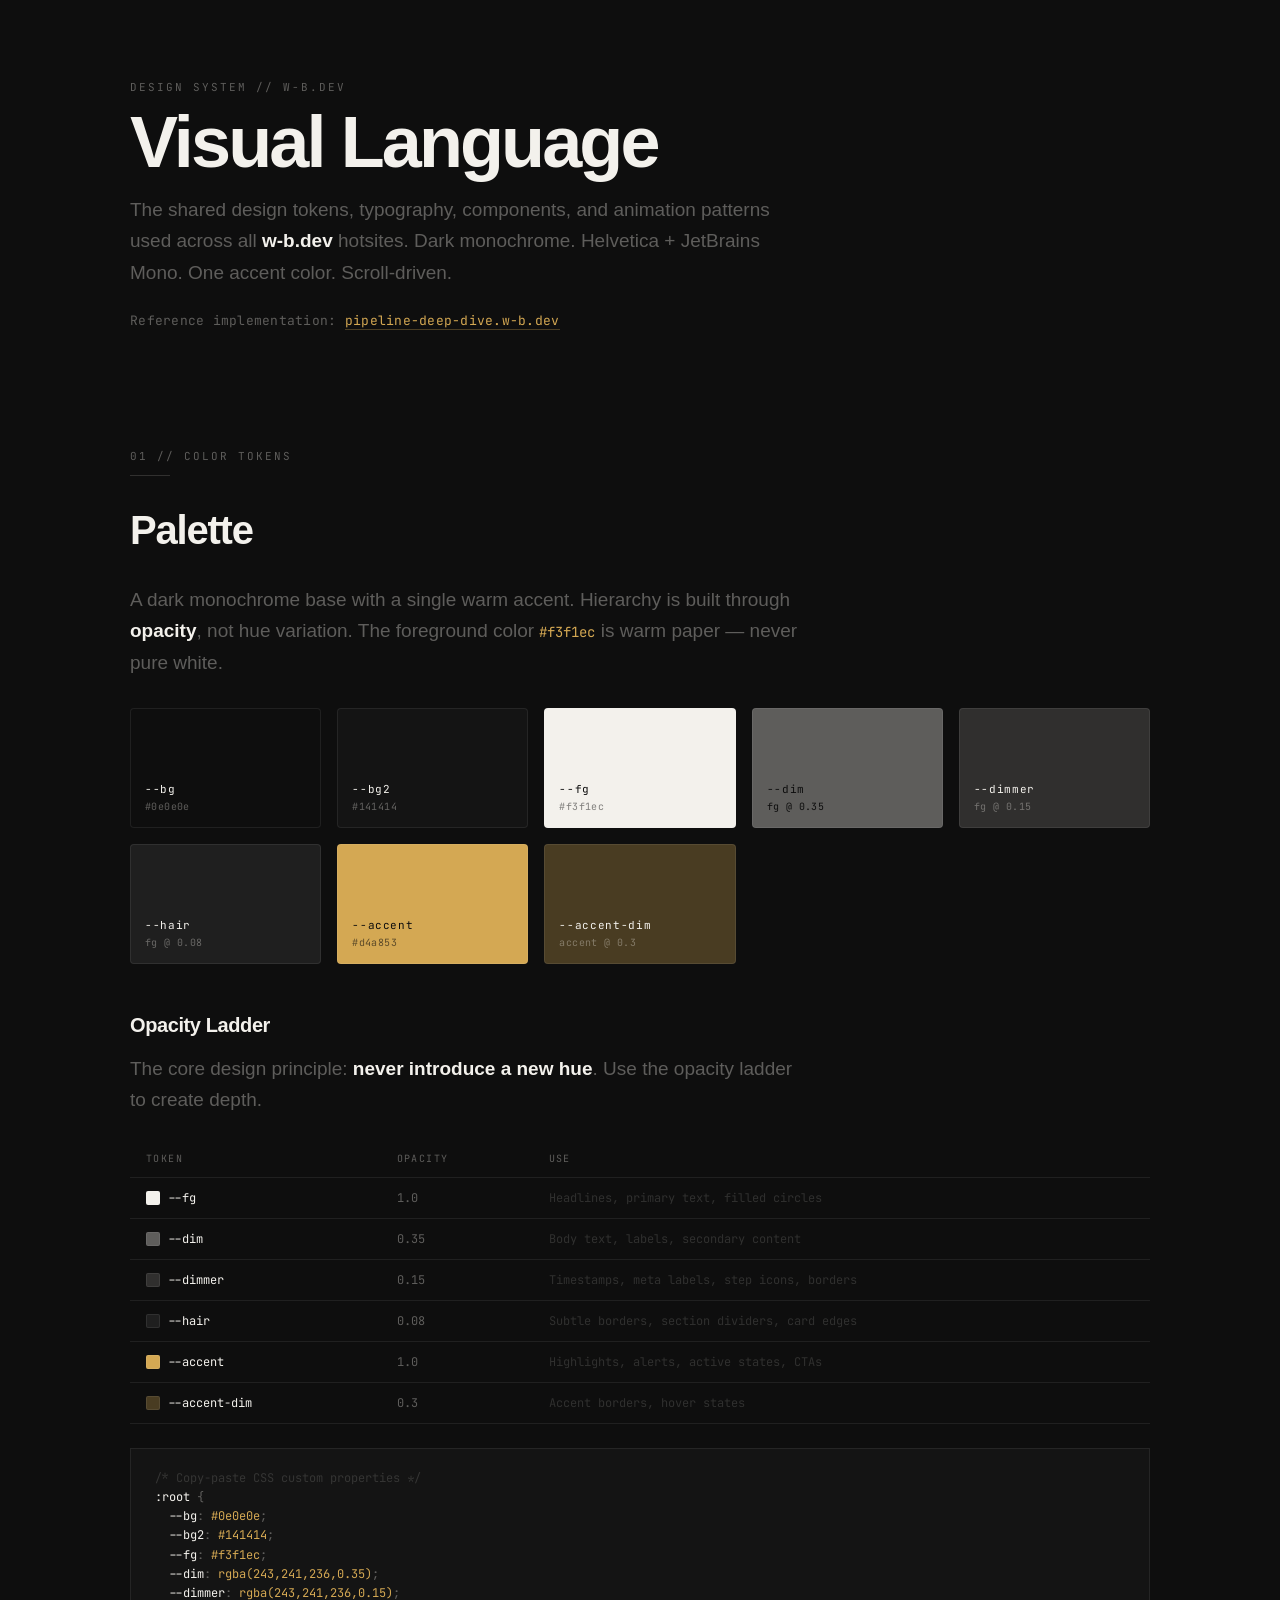
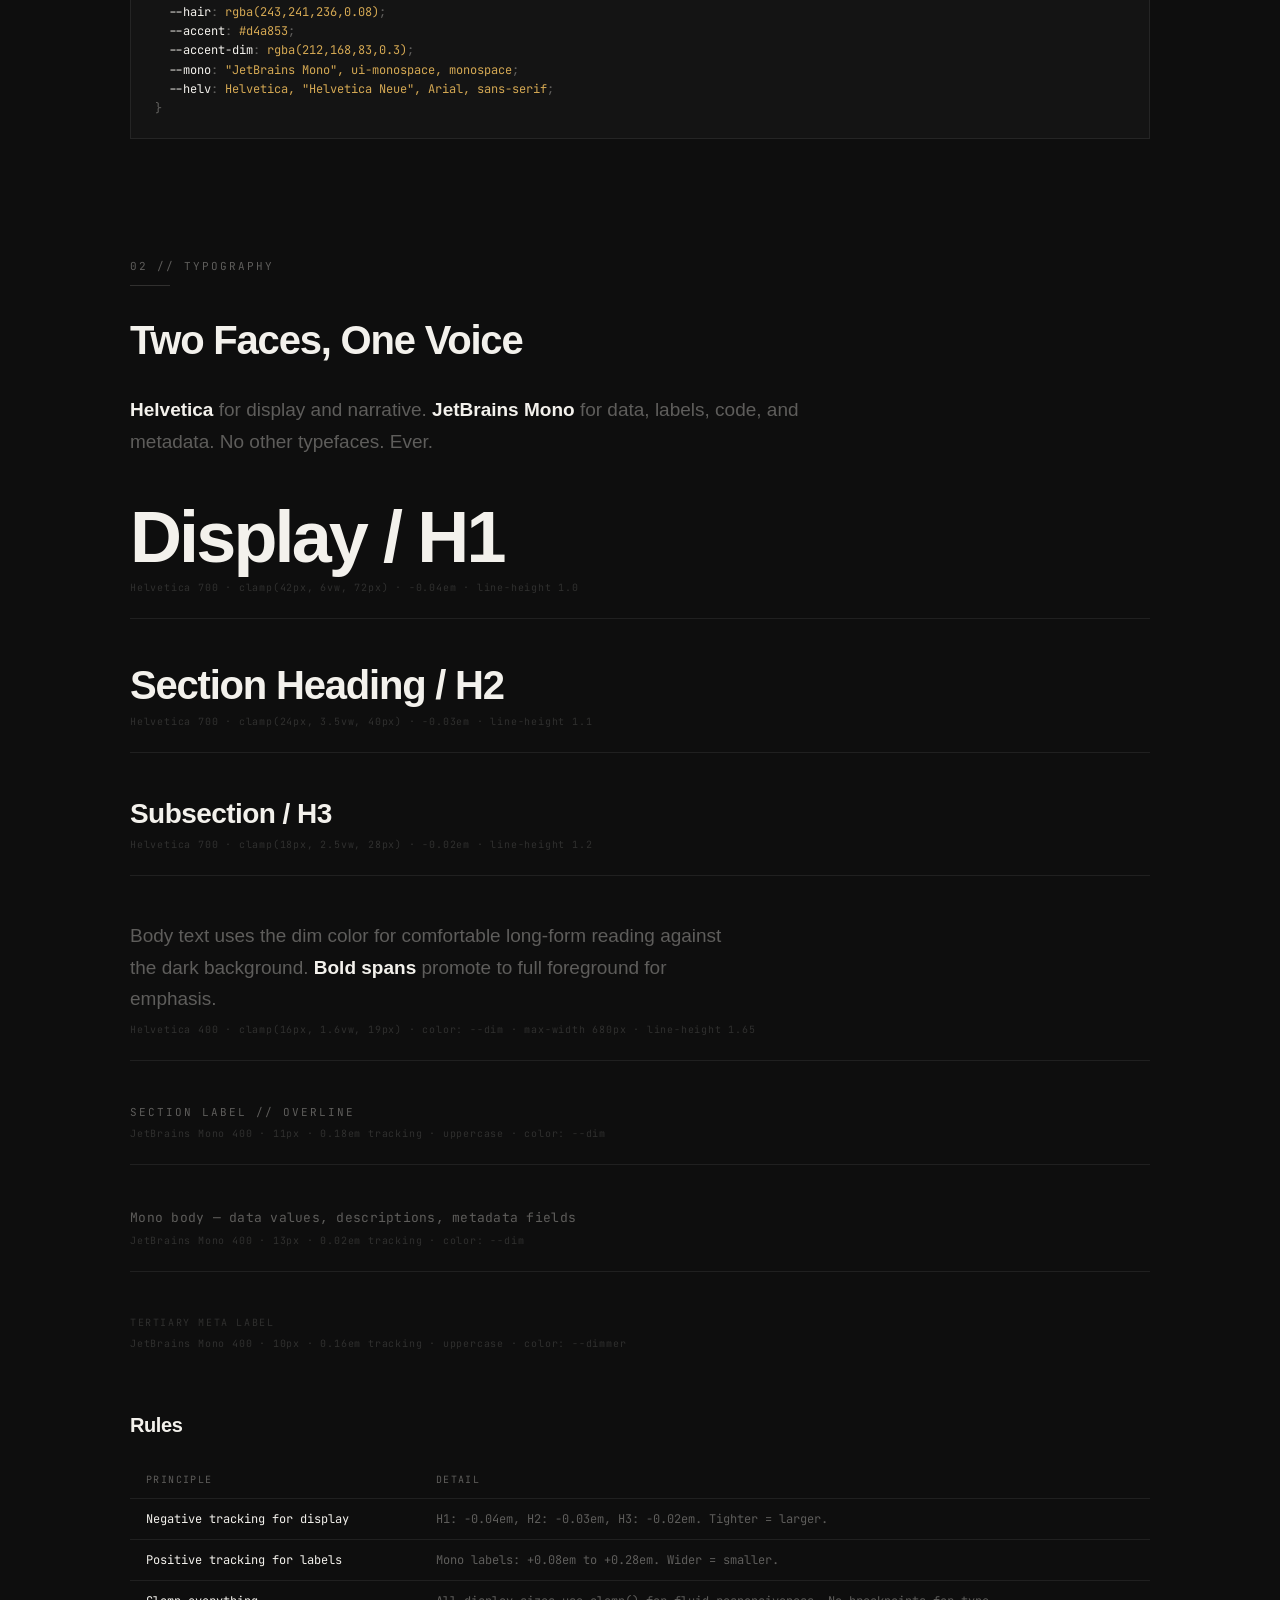
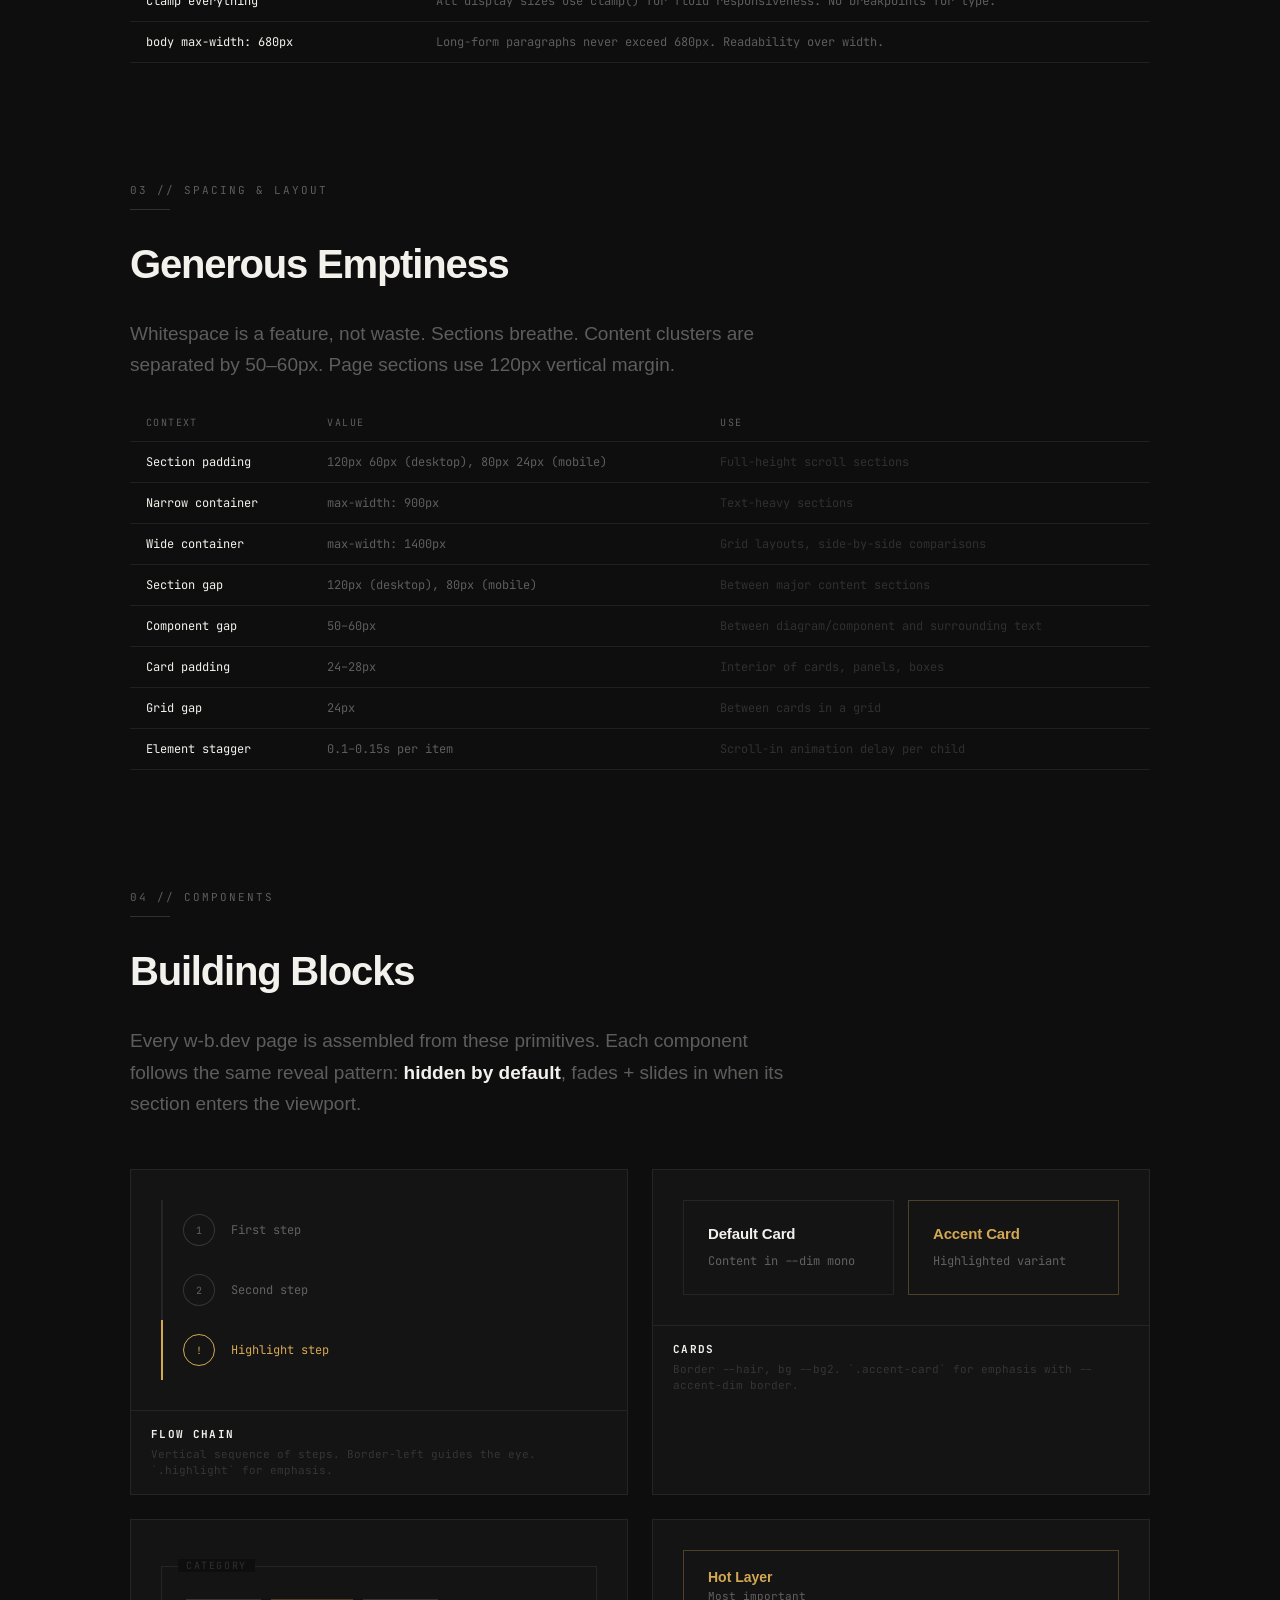
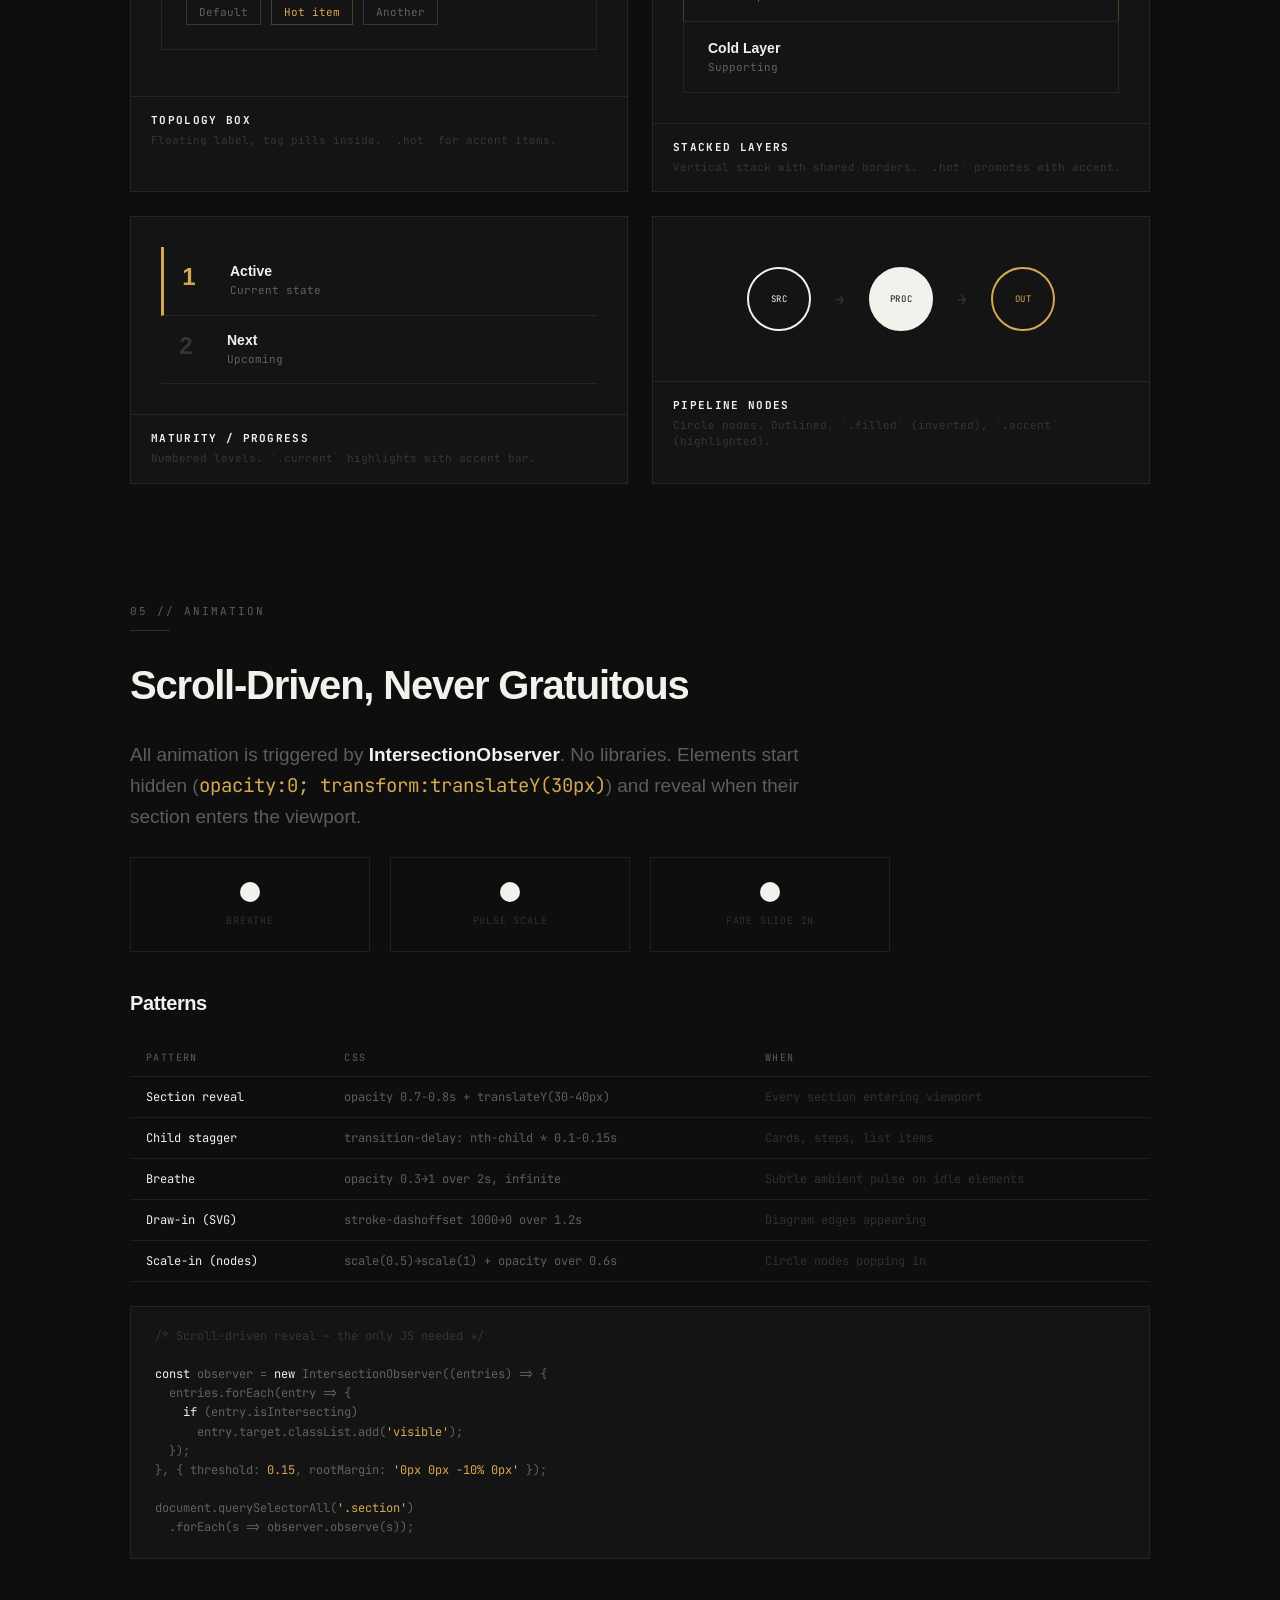
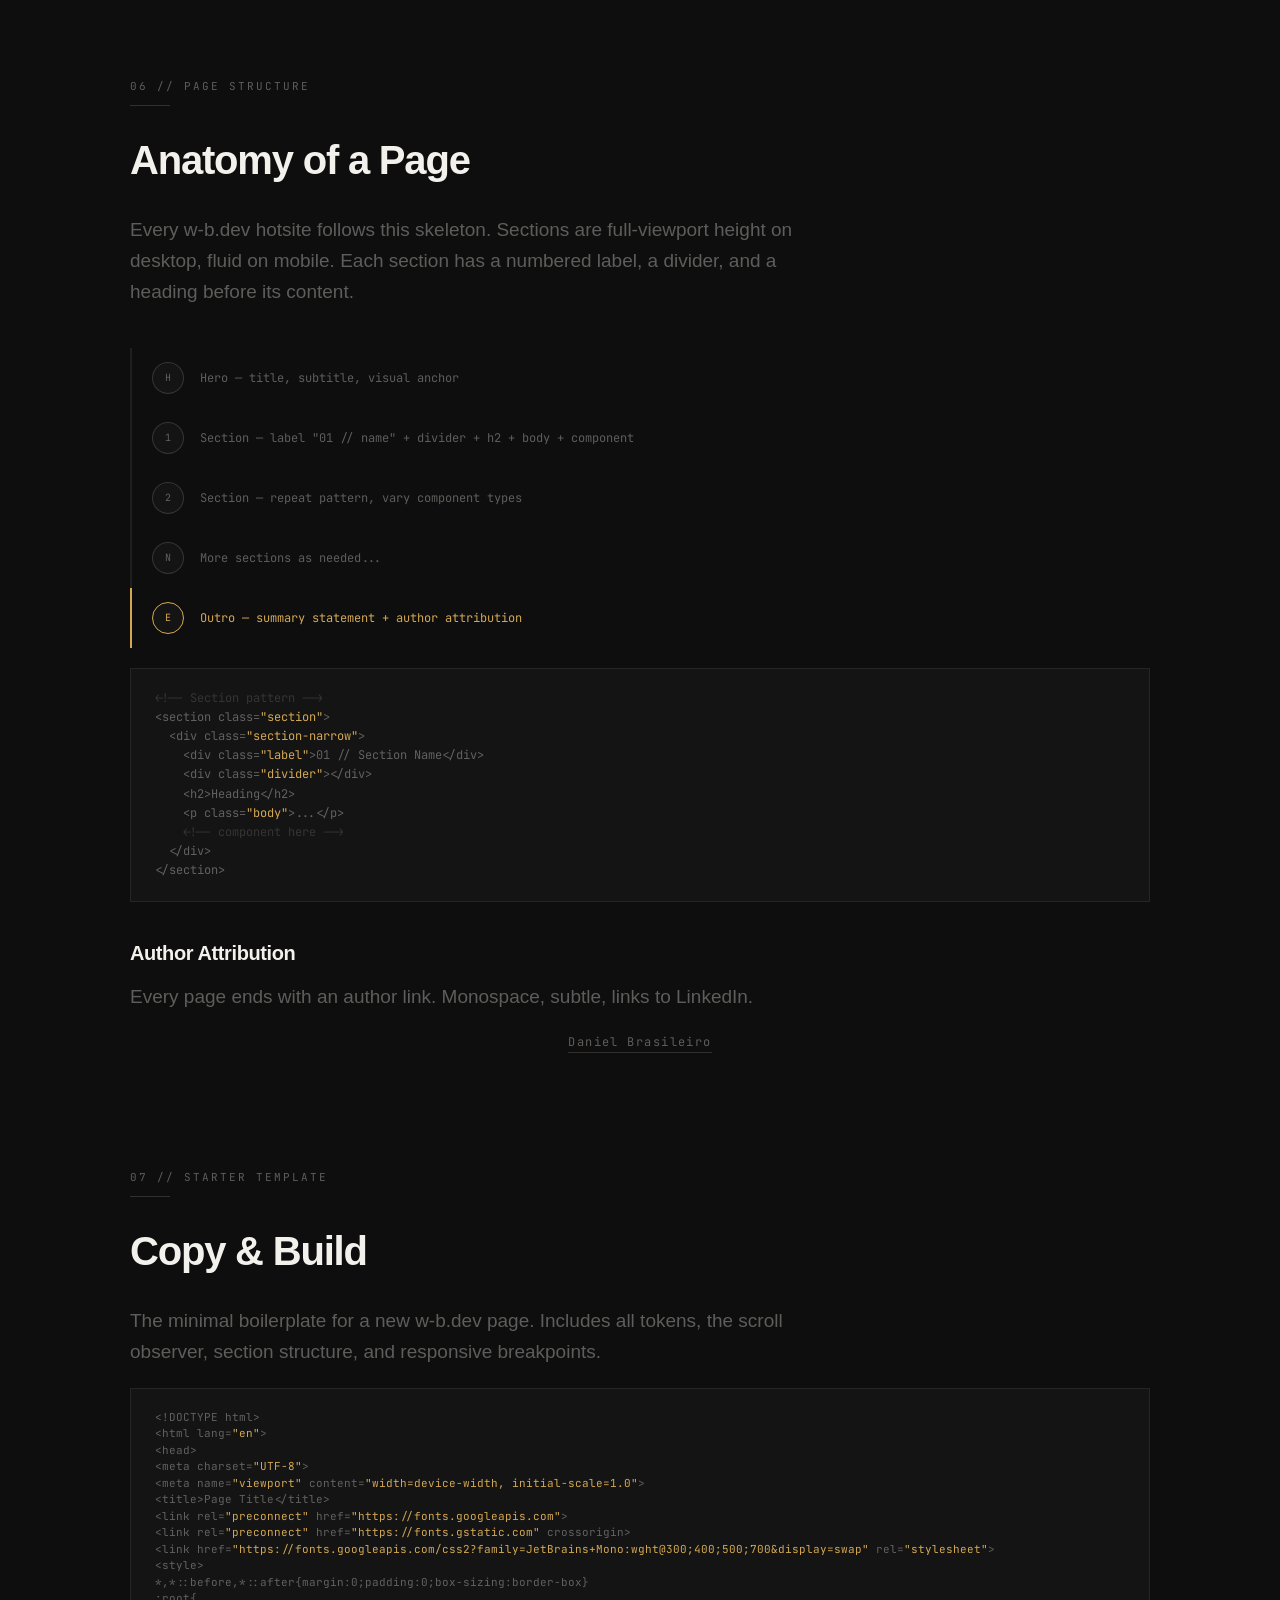
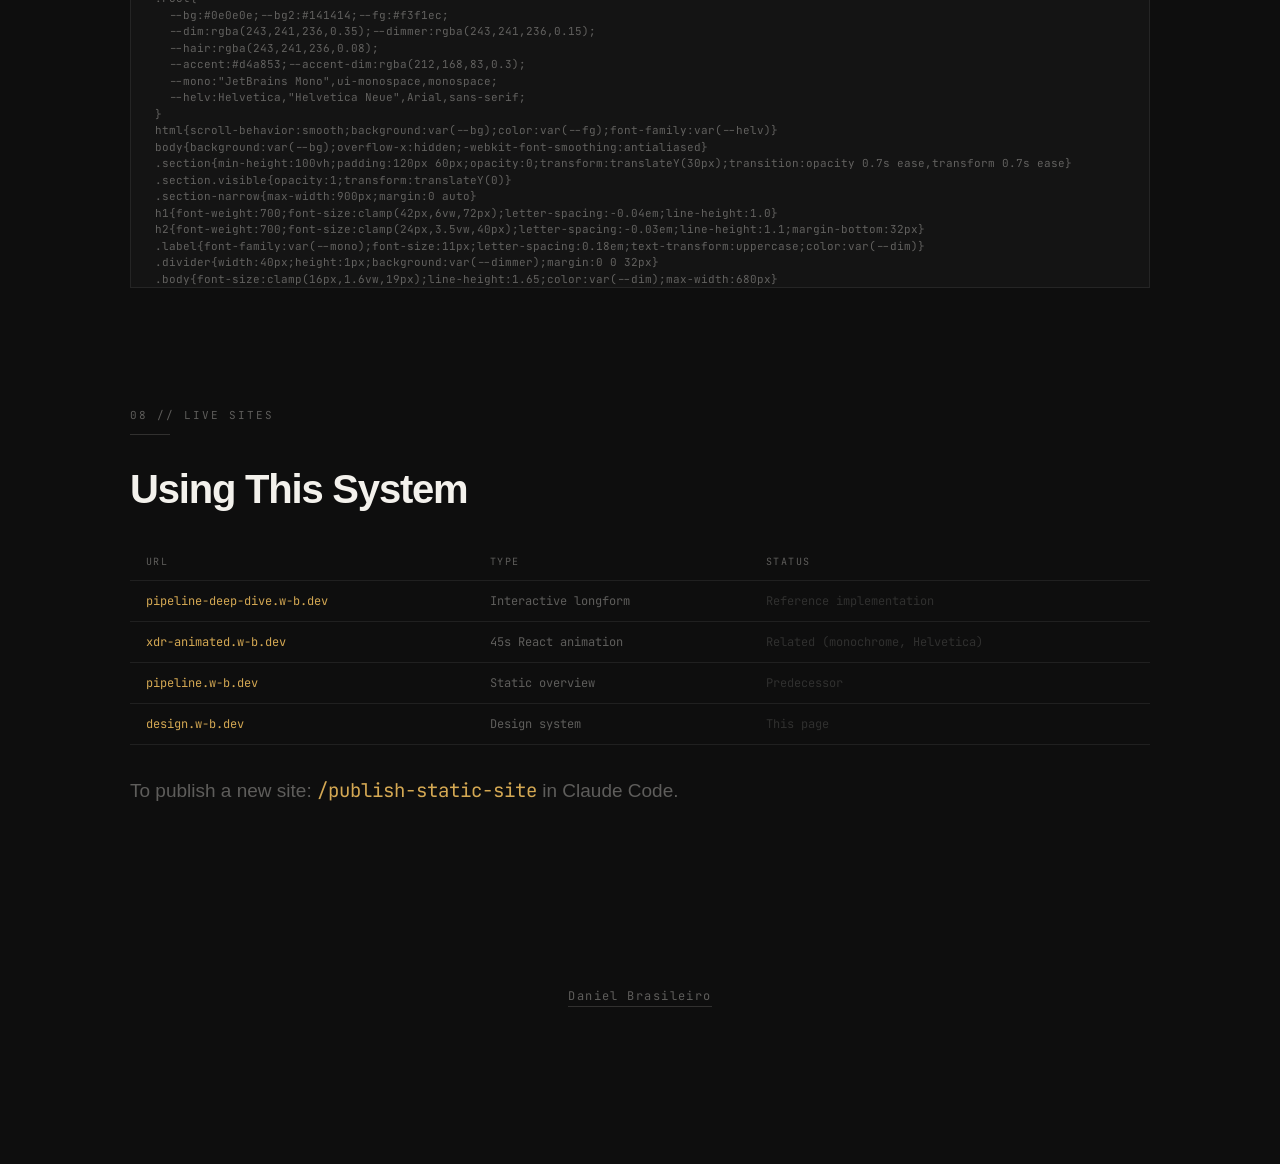
==== reference/index.html @ bafb22a1 "Initial commit: w-b.dev design system — tokens, components, starter template, Claude Code skill" ====
<!DOCTYPE html>
<html lang="en">
<head>
<meta charset="UTF-8">
<meta name="viewport" content="width=device-width, initial-scale=1.0">
<title>w-b.dev Design System</title>
<link rel="preconnect" href="https://fonts.googleapis.com">
<link rel="preconnect" href="https://fonts.gstatic.com" crossorigin>
<link href="https://fonts.googleapis.com/css2?family=JetBrains+Mono:wght@300;400;500;700&display=swap" rel="stylesheet">
<style>
*,*::before,*::after{margin:0;padding:0;box-sizing:border-box}
:root{
  --bg:#0e0e0e;
  --bg2:#141414;
  --fg:#f3f1ec;
  --dim:rgba(243,241,236,0.35);
  --dimmer:rgba(243,241,236,0.15);
  --hair:rgba(243,241,236,0.08);
  --accent:#d4a853;
  --accent-dim:rgba(212,168,83,0.3);
  --mono:"JetBrains Mono",ui-monospace,SFMono-Regular,monospace;
  --helv:Helvetica,"Helvetica Neue",Arial,sans-serif;
}
html{scroll-behavior:smooth;background:var(--bg);color:var(--fg);font-family:var(--helv)}
body{background:var(--bg);overflow-x:hidden;-webkit-font-smoothing:antialiased}

/* Layout */
.page{max-width:1100px;margin:0 auto;padding:80px 40px 120px}
.section{margin-bottom:120px;opacity:0;transform:translateY(30px);transition:opacity 0.7s ease,transform 0.7s ease}
.section.visible{opacity:1;transform:translateY(0)}

/* Type */
h1{font-family:var(--helv);font-weight:700;font-size:clamp(42px,6vw,72px);letter-spacing:-0.04em;line-height:1.0;margin-bottom:16px}
h2{font-family:var(--helv);font-weight:700;font-size:clamp(24px,3.5vw,40px);letter-spacing:-0.03em;line-height:1.1;margin-bottom:32px}
h3{font-family:var(--helv);font-weight:700;font-size:20px;letter-spacing:-0.02em;margin-bottom:16px}
.label{font-family:var(--mono);font-size:11px;letter-spacing:0.18em;text-transform:uppercase;color:var(--dim);margin-bottom:12px}
.body{font-family:var(--helv);font-size:clamp(16px,1.6vw,19px);line-height:1.65;color:var(--dim);max-width:680px}
.body strong{color:var(--fg);font-weight:600}
.mono{font-family:var(--mono);font-size:13px;letter-spacing:0.02em;color:var(--dim)}

/* Divider */
.divider{width:40px;height:1px;background:var(--dimmer);margin:0 0 32px 0}

/* Swatches */
.swatches{display:grid;grid-template-columns:repeat(auto-fill,minmax(180px,1fr));gap:16px;margin:30px 0}
.swatch{height:120px;border-radius:4px;display:flex;flex-direction:column;justify-content:flex-end;padding:14px;position:relative;border:1px solid var(--hair)}
.swatch-name{font-family:var(--mono);font-size:11px;letter-spacing:0.06em;margin-bottom:4px}
.swatch-val{font-family:var(--mono);font-size:10px;color:var(--dim);letter-spacing:0.04em}

/* Token table */
.token-table{width:100%;border-collapse:collapse;margin:24px 0}
.token-table th,.token-table td{text-align:left;padding:12px 16px;font-family:var(--mono);font-size:12px;border-bottom:1px solid var(--hair)}
.token-table th{color:var(--dim);font-size:10px;letter-spacing:0.14em;text-transform:uppercase;font-weight:400}
.token-table td{color:var(--fg)}
.token-table td:nth-child(2){color:var(--dim)}
.token-table td:nth-child(3){color:var(--dimmer)}
.token-table .demo{display:inline-block;width:14px;height:14px;border-radius:2px;vertical-align:middle;margin-right:8px;border:1px solid var(--hair)}

/* Type specimens */
.specimen{margin:20px 0;padding:24px 0;border-bottom:1px solid var(--hair)}
.specimen-meta{font-family:var(--mono);font-size:10px;color:var(--dimmer);letter-spacing:0.08em;margin-top:8px}

/* Component cards */
.comp-grid{display:grid;grid-template-columns:repeat(auto-fill,minmax(340px,1fr));gap:24px;margin:30px 0}
.comp-card{border:1px solid var(--hair);background:var(--bg2);padding:0;overflow:hidden}
.comp-preview{padding:30px;min-height:140px;display:flex;align-items:center;justify-content:center}
.comp-meta{padding:16px 20px;border-top:1px solid var(--hair)}
.comp-meta h4{font-family:var(--mono);font-size:11px;letter-spacing:0.12em;text-transform:uppercase;margin-bottom:6px}
.comp-meta p{font-family:var(--mono);font-size:11px;color:var(--dimmer);line-height:1.4}

/* Code blocks */
.code-block{background:var(--bg2);border:1px solid var(--hair);padding:20px 24px;margin:20px 0;overflow-x:auto;font-family:var(--mono);font-size:12px;line-height:1.6;color:var(--dim);white-space:pre}
.code-block .comment{color:var(--dimmer)}
.code-block .key{color:var(--fg)}
.code-block .val{color:var(--accent)}

/* Flow chain (component demo) */
.flow-chain{display:flex;flex-direction:column;gap:0}
.flow-step{display:flex;align-items:center;gap:16px;padding:14px 20px;border-left:2px solid var(--hair)}
.flow-step .step-icon{width:32px;height:32px;border-radius:50%;background:var(--bg2);border:1px solid var(--dimmer);display:flex;align-items:center;justify-content:center;font-family:var(--mono);font-size:10px;color:var(--dim);flex-shrink:0}
.flow-step .step-label{font-family:var(--mono);font-size:12px;color:var(--dim)}
.flow-step.highlight{border-left-color:var(--accent)}
.flow-step.highlight .step-icon{border-color:var(--accent);color:var(--accent)}
.flow-step.highlight .step-label{color:var(--accent)}

/* Cards */
.card{padding:24px;border:1px solid var(--hair);background:var(--bg2)}
.card h4{font-family:var(--helv);font-weight:700;font-size:15px;letter-spacing:-0.01em;margin-bottom:10px}
.card p{font-family:var(--mono);font-size:12px;color:var(--dim);line-height:1.5}
.card.accent-card{border-color:var(--accent-dim)}
.card.accent-card h4{color:var(--accent)}

/* Topo box */
.topo-box{border:1px solid var(--hair);padding:24px;position:relative;margin:16px 0}
.topo-box .topo-title{font-family:var(--mono);font-size:10px;letter-spacing:0.16em;text-transform:uppercase;color:var(--dimmer);position:absolute;top:-8px;left:16px;background:var(--bg);padding:0 8px}
.topo-items{display:flex;flex-wrap:wrap;gap:10px;margin-top:8px}
.topo-item{font-family:var(--mono);font-size:11px;padding:5px 12px;border:1px solid var(--dimmer);color:var(--dim)}
.topo-item.hot{border-color:var(--accent-dim);color:var(--accent)}

/* Layers */
.layers{display:flex;flex-direction:column;gap:0;max-width:500px}
.layer{padding:18px 24px;border:1px solid var(--hair);border-bottom:none}
.layer:last-child{border-bottom:1px solid var(--hair)}
.layer-name{font-family:var(--helv);font-weight:700;font-size:14px;margin-bottom:4px}
.layer-desc{font-family:var(--mono);font-size:11px;color:var(--dim)}
.layer.hot{border-color:var(--accent-dim)}
.layer.hot .layer-name{color:var(--accent)}

/* Maturity bar */
.mat-level{display:flex;align-items:stretch;border-bottom:1px solid var(--hair)}
.mat-num{width:50px;padding:16px 0;text-align:center;font-family:var(--helv);font-weight:700;font-size:24px;color:var(--dimmer);flex-shrink:0}
.mat-content{padding:16px;flex:1}
.mat-content h4{font-family:var(--helv);font-weight:700;font-size:14px;margin-bottom:4px}
.mat-content p{font-family:var(--mono);font-size:11px;color:var(--dim);line-height:1.4}
.mat-level.current .mat-num{color:var(--accent)}
.mat-level.current{border-left:3px solid var(--accent)}

/* Nodes */
.node-row{display:flex;align-items:center;gap:24px;flex-wrap:wrap;margin:20px 0}
.node{width:64px;height:64px;border-radius:50%;border:2px solid var(--fg);display:flex;align-items:center;justify-content:center;font-family:var(--mono);font-size:9px;letter-spacing:0.06em;text-transform:uppercase}
.node.filled{background:var(--fg);color:var(--bg)}
.node.accent{border-color:var(--accent);color:var(--accent)}
.node-arrow{font-family:var(--mono);color:var(--dimmer);font-size:16px}

/* Animation */
.anim-demos{display:grid;grid-template-columns:repeat(auto-fill,minmax(200px,1fr));gap:20px;margin:24px 0}
.anim-demo{border:1px solid var(--hair);padding:24px;text-align:center;display:flex;flex-direction:column;align-items:center;gap:12px}
.anim-demo .dot{width:20px;height:20px;border-radius:50%;background:var(--fg)}
.anim-demo .dot.breathe{animation:breathe 2s ease infinite}
.anim-demo .dot.pulse-scale{animation:pulseScale 1.5s ease infinite}
.anim-demo .dot.fade-in{animation:fadeSlideIn 1.5s ease infinite}
.anim-demo span{font-family:var(--mono);font-size:10px;color:var(--dimmer);letter-spacing:0.08em;text-transform:uppercase}
@keyframes breathe{0%,100%{opacity:0.3}50%{opacity:1}}
@keyframes pulseScale{0%,100%{transform:scale(1)}50%{transform:scale(1.3)}}
@keyframes fadeSlideIn{0%{opacity:0;transform:translateY(10px)}30%{opacity:1;transform:translateY(0)}70%{opacity:1;transform:translateY(0)}100%{opacity:0;transform:translateY(-10px)}}

/* Responsive */
@media(max-width:768px){
  .page{padding:60px 20px 80px}
  .section{margin-bottom:80px}
  .swatches{grid-template-columns:repeat(2,1fr)}
  .comp-grid{grid-template-columns:1fr}
}

/* Copy button */
.copy-btn{font-family:var(--mono);font-size:10px;letter-spacing:0.1em;text-transform:uppercase;color:var(--dimmer);background:none;border:1px solid var(--hair);padding:4px 10px;cursor:pointer;transition:all 0.2s}
.copy-btn:hover{color:var(--fg);border-color:var(--dimmer)}
</style>
</head>
<body>
<div class="page">

<!-- Header -->
<section class="section" id="hero">
  <div class="label">Design System // w-b.dev</div>
  <h1>Visual Language</h1>
  <p class="body" style="margin-top:16px">The shared design tokens, typography, components, and animation patterns used across all <strong>w-b.dev</strong> hotsites. Dark monochrome. Helvetica + JetBrains Mono. One accent color. Scroll-driven.</p>
  <p class="mono" style="margin-top:24px">Reference implementation: <a href="https://pipeline-deep-dive.w-b.dev" style="color:var(--accent);text-decoration:none;border-bottom:1px solid var(--accent-dim)">pipeline-deep-dive.w-b.dev</a></p>
</section>

<!-- ═══ TOKENS ═══ -->
<section class="section" id="tokens">
  <div class="label">01 // Color Tokens</div>
  <div class="divider"></div>
  <h2>Palette</h2>
  <p class="body">A dark monochrome base with a single warm accent. Hierarchy is built through <strong>opacity</strong>, not hue variation. The foreground color <code style="font-family:var(--mono);font-size:14px;color:var(--accent)">#f3f1ec</code> is warm paper — never pure white.</p>

  <div class="swatches">
    <div class="swatch" style="background:var(--bg)"><div class="swatch-name" style="color:var(--fg)">--bg</div><div class="swatch-val">#0e0e0e</div></div>
    <div class="swatch" style="background:var(--bg2)"><div class="swatch-name" style="color:var(--fg)">--bg2</div><div class="swatch-val">#141414</div></div>
    <div class="swatch" style="background:var(--fg)"><div class="swatch-name" style="color:var(--bg)">--fg</div><div class="swatch-val" style="color:rgba(14,14,14,0.5)">#f3f1ec</div></div>
    <div class="swatch" style="background:rgba(243,241,236,0.35)"><div class="swatch-name" style="color:var(--bg)">--dim</div><div class="swatch-val" style="color:var(--bg)">fg @ 0.35</div></div>
    <div class="swatch" style="background:rgba(243,241,236,0.15)"><div class="swatch-name">--dimmer</div><div class="swatch-val">fg @ 0.15</div></div>
    <div class="swatch" style="background:rgba(243,241,236,0.08)"><div class="swatch-name">--hair</div><div class="swatch-val">fg @ 0.08</div></div>
    <div class="swatch" style="background:var(--accent)"><div class="swatch-name" style="color:var(--bg)">--accent</div><div class="swatch-val" style="color:rgba(14,14,14,0.6)">#d4a853</div></div>
    <div class="swatch" style="background:var(--accent-dim)"><div class="swatch-name">--accent-dim</div><div class="swatch-val">accent @ 0.3</div></div>
  </div>

  <h3 style="margin-top:50px">Opacity Ladder</h3>
  <p class="body">The core design principle: <strong>never introduce a new hue</strong>. Use the opacity ladder to create depth.</p>
  <table class="token-table">
    <tr><th>Token</th><th>Opacity</th><th>Use</th></tr>
    <tr><td><span class="demo" style="background:var(--fg)"></span>--fg</td><td>1.0</td><td>Headlines, primary text, filled circles</td></tr>
    <tr><td><span class="demo" style="background:var(--dim)"></span>--dim</td><td>0.35</td><td>Body text, labels, secondary content</td></tr>
    <tr><td><span class="demo" style="background:var(--dimmer)"></span>--dimmer</td><td>0.15</td><td>Timestamps, meta labels, step icons, borders</td></tr>
    <tr><td><span class="demo" style="background:var(--hair)"></span>--hair</td><td>0.08</td><td>Subtle borders, section dividers, card edges</td></tr>
    <tr><td><span class="demo" style="background:var(--accent)"></span>--accent</td><td>1.0</td><td>Highlights, alerts, active states, CTAs</td></tr>
    <tr><td><span class="demo" style="background:var(--accent-dim)"></span>--accent-dim</td><td>0.3</td><td>Accent borders, hover states</td></tr>
  </table>

  <div class="code-block"><span class="comment">/* Copy-paste CSS custom properties */</span>
<span class="key">:root</span> {
  <span class="key">--bg</span>: <span class="val">#0e0e0e</span>;
  <span class="key">--bg2</span>: <span class="val">#141414</span>;
  <span class="key">--fg</span>: <span class="val">#f3f1ec</span>;
  <span class="key">--dim</span>: <span class="val">rgba(243,241,236,0.35)</span>;
  <span class="key">--dimmer</span>: <span class="val">rgba(243,241,236,0.15)</span>;
  <span class="key">--hair</span>: <span class="val">rgba(243,241,236,0.08)</span>;
  <span class="key">--accent</span>: <span class="val">#d4a853</span>;
  <span class="key">--accent-dim</span>: <span class="val">rgba(212,168,83,0.3)</span>;
  <span class="key">--mono</span>: <span class="val">"JetBrains Mono", ui-monospace, monospace</span>;
  <span class="key">--helv</span>: <span class="val">Helvetica, "Helvetica Neue", Arial, sans-serif</span>;
}</div>
</section>

<!-- ═══ TYPOGRAPHY ═══ -->
<section class="section" id="typography">
  <div class="label">02 // Typography</div>
  <div class="divider"></div>
  <h2>Two Faces, One Voice</h2>
  <p class="body"><strong>Helvetica</strong> for display and narrative. <strong>JetBrains Mono</strong> for data, labels, code, and metadata. No other typefaces. Ever.</p>

  <div class="specimen">
    <div style="font-family:var(--helv);font-weight:700;font-size:clamp(42px,6vw,72px);letter-spacing:-0.04em;line-height:1.0">Display / H1</div>
    <div class="specimen-meta">Helvetica 700 &middot; clamp(42px, 6vw, 72px) &middot; -0.04em &middot; line-height 1.0</div>
  </div>
  <div class="specimen">
    <div style="font-family:var(--helv);font-weight:700;font-size:clamp(24px,3.5vw,40px);letter-spacing:-0.03em;line-height:1.1">Section Heading / H2</div>
    <div class="specimen-meta">Helvetica 700 &middot; clamp(24px, 3.5vw, 40px) &middot; -0.03em &middot; line-height 1.1</div>
  </div>
  <div class="specimen">
    <div style="font-family:var(--helv);font-weight:700;font-size:clamp(18px,2.5vw,28px);letter-spacing:-0.02em;line-height:1.2">Subsection / H3</div>
    <div class="specimen-meta">Helvetica 700 &middot; clamp(18px, 2.5vw, 28px) &middot; -0.02em &middot; line-height 1.2</div>
  </div>
  <div class="specimen">
    <div style="font-family:var(--helv);font-size:clamp(16px,1.6vw,19px);line-height:1.65;color:var(--dim);max-width:600px">Body text uses the dim color for comfortable long-form reading against the dark background. <strong style="color:var(--fg)">Bold spans</strong> promote to full foreground for emphasis.</div>
    <div class="specimen-meta">Helvetica 400 &middot; clamp(16px, 1.6vw, 19px) &middot; color: --dim &middot; max-width 680px &middot; line-height 1.65</div>
  </div>
  <div class="specimen">
    <div style="font-family:var(--mono);font-size:11px;letter-spacing:0.18em;text-transform:uppercase;color:var(--dim)">Section Label // Overline</div>
    <div class="specimen-meta">JetBrains Mono 400 &middot; 11px &middot; 0.18em tracking &middot; uppercase &middot; color: --dim</div>
  </div>
  <div class="specimen">
    <div style="font-family:var(--mono);font-size:13px;letter-spacing:0.02em;color:var(--dim)">Mono body &mdash; data values, descriptions, metadata fields</div>
    <div class="specimen-meta">JetBrains Mono 400 &middot; 13px &middot; 0.02em tracking &middot; color: --dim</div>
  </div>
  <div class="specimen" style="border-bottom:none">
    <div style="font-family:var(--mono);font-size:10px;letter-spacing:0.16em;text-transform:uppercase;color:var(--dimmer)">Tertiary Meta Label</div>
    <div class="specimen-meta">JetBrains Mono 400 &middot; 10px &middot; 0.16em tracking &middot; uppercase &middot; color: --dimmer</div>
  </div>

  <h3 style="margin-top:40px">Rules</h3>
  <table class="token-table">
    <tr><th>Principle</th><th>Detail</th></tr>
    <tr><td>Negative tracking for display</td><td>H1: -0.04em, H2: -0.03em, H3: -0.02em. Tighter = larger.</td></tr>
    <tr><td>Positive tracking for labels</td><td>Mono labels: +0.08em to +0.28em. Wider = smaller.</td></tr>
    <tr><td>Clamp everything</td><td>All display sizes use clamp() for fluid responsiveness. No breakpoints for type.</td></tr>
    <tr><td>body max-width: 680px</td><td>Long-form paragraphs never exceed 680px. Readability over width.</td></tr>
  </table>
</section>

<!-- ═══ SPACING ═══ -->
<section class="section" id="spacing">
  <div class="label">03 // Spacing &amp; Layout</div>
  <div class="divider"></div>
  <h2>Generous Emptiness</h2>
  <p class="body">Whitespace is a feature, not waste. Sections breathe. Content clusters are separated by 50&ndash;60px. Page sections use 120px vertical margin.</p>

  <table class="token-table">
    <tr><th>Context</th><th>Value</th><th>Use</th></tr>
    <tr><td>Section padding</td><td>120px 60px (desktop), 80px 24px (mobile)</td><td>Full-height scroll sections</td></tr>
    <tr><td>Narrow container</td><td>max-width: 900px</td><td>Text-heavy sections</td></tr>
    <tr><td>Wide container</td><td>max-width: 1400px</td><td>Grid layouts, side-by-side comparisons</td></tr>
    <tr><td>Section gap</td><td>120px (desktop), 80px (mobile)</td><td>Between major content sections</td></tr>
    <tr><td>Component gap</td><td>50&ndash;60px</td><td>Between diagram/component and surrounding text</td></tr>
    <tr><td>Card padding</td><td>24&ndash;28px</td><td>Interior of cards, panels, boxes</td></tr>
    <tr><td>Grid gap</td><td>24px</td><td>Between cards in a grid</td></tr>
    <tr><td>Element stagger</td><td>0.1&ndash;0.15s per item</td><td>Scroll-in animation delay per child</td></tr>
  </table>
</section>

<!-- ═══ COMPONENTS ═══ -->
<section class="section" id="components">
  <div class="label">04 // Components</div>
  <div class="divider"></div>
  <h2>Building Blocks</h2>
  <p class="body">Every w-b.dev page is assembled from these primitives. Each component follows the same reveal pattern: <strong>hidden by default</strong>, fades + slides in when its section enters the viewport.</p>

  <div class="comp-grid" style="margin-top:50px">
    <!-- Flow Chain -->
    <div class="comp-card">
      <div class="comp-preview">
        <div class="flow-chain" style="width:100%">
          <div class="flow-step"><div class="step-icon">1</div><div class="step-label">First step</div></div>
          <div class="flow-step"><div class="step-icon">2</div><div class="step-label">Second step</div></div>
          <div class="flow-step highlight"><div class="step-icon">!</div><div class="step-label" style="color:var(--accent)">Highlight step</div></div>
        </div>
      </div>
      <div class="comp-meta"><h4>Flow Chain</h4><p>Vertical sequence of steps. Border-left guides the eye. `.highlight` for emphasis.</p></div>
    </div>

    <!-- Card -->
    <div class="comp-card">
      <div class="comp-preview">
        <div style="display:flex;gap:14px;width:100%">
          <div class="card" style="flex:1"><h4>Default Card</h4><p>Content in --dim mono</p></div>
          <div class="card accent-card" style="flex:1"><h4>Accent Card</h4><p>Highlighted variant</p></div>
        </div>
      </div>
      <div class="comp-meta"><h4>Cards</h4><p>Border --hair, bg --bg2. `.accent-card` for emphasis with --accent-dim border.</p></div>
    </div>

    <!-- Topo Box -->
    <div class="comp-card">
      <div class="comp-preview">
        <div class="topo-box" style="width:100%">
          <div class="topo-title">Category</div>
          <div class="topo-items">
            <div class="topo-item">Default</div>
            <div class="topo-item hot">Hot item</div>
            <div class="topo-item">Another</div>
          </div>
        </div>
      </div>
      <div class="comp-meta"><h4>Topology Box</h4><p>Floating label, tag pills inside. `.hot` for accent items.</p></div>
    </div>

    <!-- Layers -->
    <div class="comp-card">
      <div class="comp-preview">
        <div class="layers" style="width:100%">
          <div class="layer hot"><div class="layer-name">Hot Layer</div><div class="layer-desc">Most important</div></div>
          <div class="layer"><div class="layer-name">Cold Layer</div><div class="layer-desc">Supporting</div></div>
        </div>
      </div>
      <div class="comp-meta"><h4>Stacked Layers</h4><p>Vertical stack with shared borders. `.hot` promotes with accent.</p></div>
    </div>

    <!-- Maturity Bar -->
    <div class="comp-card">
      <div class="comp-preview">
        <div style="width:100%">
          <div class="mat-level current"><div class="mat-num">1</div><div class="mat-content"><h4>Active</h4><p>Current state</p></div></div>
          <div class="mat-level"><div class="mat-num">2</div><div class="mat-content"><h4>Next</h4><p>Upcoming</p></div></div>
        </div>
      </div>
      <div class="comp-meta"><h4>Maturity / Progress</h4><p>Numbered levels. `.current` highlights with accent bar.</p></div>
    </div>

    <!-- Nodes -->
    <div class="comp-card">
      <div class="comp-preview">
        <div class="node-row">
          <div class="node">SRC</div>
          <div class="node-arrow">&rarr;</div>
          <div class="node filled">PROC</div>
          <div class="node-arrow">&rarr;</div>
          <div class="node accent">OUT</div>
        </div>
      </div>
      <div class="comp-meta"><h4>Pipeline Nodes</h4><p>Circle nodes. Outlined, `.filled` (inverted), `.accent` (highlighted).</p></div>
    </div>
  </div>
</section>

<!-- ═══ ANIMATION ═══ -->
<section class="section" id="animation">
  <div class="label">05 // Animation</div>
  <div class="divider"></div>
  <h2>Scroll-Driven, Never Gratuitous</h2>
  <p class="body">All animation is triggered by <strong>IntersectionObserver</strong>. No libraries. Elements start hidden (<code style="font-family:var(--mono);color:var(--accent)">opacity:0; transform:translateY(30px)</code>) and reveal when their section enters the viewport.</p>

  <div class="anim-demos">
    <div class="anim-demo"><div class="dot breathe"></div><span>Breathe</span></div>
    <div class="anim-demo"><div class="dot pulse-scale"></div><span>Pulse Scale</span></div>
    <div class="anim-demo"><div class="dot fade-in"></div><span>Fade Slide In</span></div>
  </div>

  <h3 style="margin-top:40px">Patterns</h3>
  <table class="token-table">
    <tr><th>Pattern</th><th>CSS</th><th>When</th></tr>
    <tr><td>Section reveal</td><td>opacity 0.7-0.8s + translateY(30-40px)</td><td>Every section entering viewport</td></tr>
    <tr><td>Child stagger</td><td>transition-delay: nth-child * 0.1-0.15s</td><td>Cards, steps, list items</td></tr>
    <tr><td>Breathe</td><td>opacity 0.3&rarr;1 over 2s, infinite</td><td>Subtle ambient pulse on idle elements</td></tr>
    <tr><td>Draw-in (SVG)</td><td>stroke-dashoffset 1000&rarr;0 over 1.2s</td><td>Diagram edges appearing</td></tr>
    <tr><td>Scale-in (nodes)</td><td>scale(0.5)&rarr;scale(1) + opacity over 0.6s</td><td>Circle nodes popping in</td></tr>
  </table>

  <div class="code-block"><span class="comment">/* Scroll-driven reveal — the only JS needed */</span>

<span class="key">const</span> observer = <span class="key">new</span> IntersectionObserver((entries) => {
  entries.forEach(entry => {
    <span class="key">if</span> (entry.isIntersecting)
      entry.target.classList.add(<span class="val">'visible'</span>);
  });
}, { threshold: <span class="val">0.15</span>, rootMargin: <span class="val">'0px 0px -10% 0px'</span> });

document.querySelectorAll(<span class="val">'.section'</span>)
  .forEach(s => observer.observe(s));</div>
</section>

<!-- ═══ PAGE STRUCTURE ═══ -->
<section class="section" id="structure">
  <div class="label">06 // Page Structure</div>
  <div class="divider"></div>
  <h2>Anatomy of a Page</h2>
  <p class="body">Every w-b.dev hotsite follows this skeleton. Sections are full-viewport height on desktop, fluid on mobile. Each section has a numbered label, a divider, and a heading before its content.</p>

  <div class="flow-chain" style="margin-top:40px">
    <div class="flow-step"><div class="step-icon">H</div><div class="step-label">Hero &mdash; title, subtitle, visual anchor</div></div>
    <div class="flow-step"><div class="step-icon">1</div><div class="step-label">Section &mdash; label "01 // name" + divider + h2 + body + component</div></div>
    <div class="flow-step"><div class="step-icon">2</div><div class="step-label">Section &mdash; repeat pattern, vary component types</div></div>
    <div class="flow-step"><div class="step-icon">N</div><div class="step-label">More sections as needed...</div></div>
    <div class="flow-step highlight"><div class="step-icon">E</div><div class="step-label" style="color:var(--accent)">Outro &mdash; summary statement + author attribution</div></div>
  </div>

  <div class="code-block"><span class="comment">&lt;!-- Section pattern --&gt;</span>
&lt;section class=<span class="val">"section"</span>&gt;
  &lt;div class=<span class="val">"section-narrow"</span>&gt;
    &lt;div class=<span class="val">"label"</span>&gt;01 // Section Name&lt;/div&gt;
    &lt;div class=<span class="val">"divider"</span>&gt;&lt;/div&gt;
    &lt;h2&gt;Heading&lt;/h2&gt;
    &lt;p class=<span class="val">"body"</span>&gt;...&lt;/p&gt;
    <span class="comment">&lt;!-- component here --&gt;</span>
  &lt;/div&gt;
&lt;/section&gt;</div>

  <h3 style="margin-top:40px">Author Attribution</h3>
  <p class="body">Every page ends with an author link. Monospace, subtle, links to LinkedIn.</p>
  <div style="margin-top:20px;text-align:center">
    <a href="https://linkedin.com/in/brasileiro" target="_blank" rel="noopener" style="font-family:var(--mono);font-size:12px;letter-spacing:0.12em;color:var(--dim);text-decoration:none;border-bottom:1px solid var(--dimmer);padding-bottom:2px">Daniel Brasileiro</a>
  </div>
</section>

<!-- ═══ STARTER ═══ -->
<section class="section" id="starter">
  <div class="label">07 // Starter Template</div>
  <div class="divider"></div>
  <h2>Copy &amp; Build</h2>
  <p class="body">The minimal boilerplate for a new w-b.dev page. Includes all tokens, the scroll observer, section structure, and responsive breakpoints.</p>

  <div class="code-block" style="font-size:11px;line-height:1.5;max-height:500px;overflow-y:auto">&lt;!DOCTYPE html&gt;
&lt;html lang=<span class="val">"en"</span>&gt;
&lt;head&gt;
&lt;meta charset=<span class="val">"UTF-8"</span>&gt;
&lt;meta name=<span class="val">"viewport"</span> content=<span class="val">"width=device-width, initial-scale=1.0"</span>&gt;
&lt;title&gt;Page Title&lt;/title&gt;
&lt;link rel=<span class="val">"preconnect"</span> href=<span class="val">"https://fonts.googleapis.com"</span>&gt;
&lt;link rel=<span class="val">"preconnect"</span> href=<span class="val">"https://fonts.gstatic.com"</span> crossorigin&gt;
&lt;link href=<span class="val">"https://fonts.googleapis.com/css2?family=JetBrains+Mono:wght@300;400;500;700&amp;display=swap"</span> rel=<span class="val">"stylesheet"</span>&gt;
&lt;style&gt;
*,*::before,*::after{margin:0;padding:0;box-sizing:border-box}
:root{
  --bg:#0e0e0e;--bg2:#141414;--fg:#f3f1ec;
  --dim:rgba(243,241,236,0.35);--dimmer:rgba(243,241,236,0.15);
  --hair:rgba(243,241,236,0.08);
  --accent:#d4a853;--accent-dim:rgba(212,168,83,0.3);
  --mono:"JetBrains Mono",ui-monospace,monospace;
  --helv:Helvetica,"Helvetica Neue",Arial,sans-serif;
}
html{scroll-behavior:smooth;background:var(--bg);color:var(--fg);font-family:var(--helv)}
body{background:var(--bg);overflow-x:hidden;-webkit-font-smoothing:antialiased}
.section{min-height:100vh;padding:120px 60px;opacity:0;transform:translateY(30px);transition:opacity 0.7s ease,transform 0.7s ease}
.section.visible{opacity:1;transform:translateY(0)}
.section-narrow{max-width:900px;margin:0 auto}
h1{font-weight:700;font-size:clamp(42px,6vw,72px);letter-spacing:-0.04em;line-height:1.0}
h2{font-weight:700;font-size:clamp(24px,3.5vw,40px);letter-spacing:-0.03em;line-height:1.1;margin-bottom:32px}
.label{font-family:var(--mono);font-size:11px;letter-spacing:0.18em;text-transform:uppercase;color:var(--dim)}
.divider{width:40px;height:1px;background:var(--dimmer);margin:0 0 32px}
.body{font-size:clamp(16px,1.6vw,19px);line-height:1.65;color:var(--dim);max-width:680px}
.body strong{color:var(--fg);font-weight:600}
.mono{font-family:var(--mono);font-size:13px;color:var(--dim)}
@media(max-width:768px){.section{padding:80px 24px}}
&lt;/style&gt;
&lt;/head&gt;
&lt;body&gt;

&lt;section class=<span class="val">"section"</span> style=<span class="val">"display:flex;flex-direction:column;justify-content:center;align-items:center;text-align:center;opacity:1;transform:none"</span>&gt;
  &lt;div class=<span class="val">"label"</span>&gt;Topic // Date&lt;/div&gt;
  &lt;h1 style=<span class="val">"margin:16px 0"</span>&gt;Page Title&lt;/h1&gt;
  &lt;p class=<span class="val">"mono"</span>&gt;subtitle here&lt;/p&gt;
&lt;/section&gt;

&lt;section class=<span class="val">"section"</span>&gt;
  &lt;div class=<span class="val">"section-narrow"</span>&gt;
    &lt;div class=<span class="val">"label"</span>&gt;01 // Section Name&lt;/div&gt;
    &lt;div class=<span class="val">"divider"</span>&gt;&lt;/div&gt;
    &lt;h2&gt;Heading Here&lt;/h2&gt;
    &lt;p class=<span class="val">"body"</span>&gt;Your content.&lt;/p&gt;
  &lt;/div&gt;
&lt;/section&gt;

&lt;section class=<span class="val">"section"</span> style=<span class="val">"display:flex;flex-direction:column;justify-content:center;align-items:center;text-align:center;min-height:60vh"</span>&gt;
  &lt;h2&gt;Closing Statement&lt;/h2&gt;
  &lt;a href=<span class="val">"https://linkedin.com/in/brasileiro"</span> target=<span class="val">"_blank"</span> style=<span class="val">"margin-top:40px;font-family:var(--mono);font-size:12px;letter-spacing:0.12em;color:var(--dim);text-decoration:none;border-bottom:1px solid var(--dimmer)"</span>&gt;Daniel Brasileiro&lt;/a&gt;
&lt;/section&gt;

&lt;script&gt;
const o = new IntersectionObserver(e =&gt; e.forEach(x =&gt; {
  if (x.isIntersecting) x.target.classList.add('visible');
}), { threshold: 0.15, rootMargin: '0px 0px -10% 0px' });
document.querySelectorAll('.section').forEach(s =&gt; o.observe(s));
&lt;/script&gt;
&lt;/body&gt;
&lt;/html&gt;</div>
</section>

<!-- ═══ SITES ═══ -->
<section class="section" id="sites">
  <div class="label">08 // Live Sites</div>
  <div class="divider"></div>
  <h2>Using This System</h2>
  <table class="token-table">
    <tr><th>URL</th><th>Type</th><th>Status</th></tr>
    <tr><td><a href="https://pipeline-deep-dive.w-b.dev" style="color:var(--accent);text-decoration:none">pipeline-deep-dive.w-b.dev</a></td><td>Interactive longform</td><td>Reference implementation</td></tr>
    <tr><td><a href="https://xdr-animated.w-b.dev" style="color:var(--accent);text-decoration:none">xdr-animated.w-b.dev</a></td><td>45s React animation</td><td>Related (monochrome, Helvetica)</td></tr>
    <tr><td><a href="https://pipeline.w-b.dev" style="color:var(--accent);text-decoration:none">pipeline.w-b.dev</a></td><td>Static overview</td><td>Predecessor</td></tr>
    <tr><td><a href="https://design.w-b.dev" style="color:var(--accent);text-decoration:none">design.w-b.dev</a></td><td>Design system</td><td>This page</td></tr>
  </table>
  <p class="body" style="margin-top:30px">To publish a new site: <code style="font-family:var(--mono);color:var(--accent)">/publish-static-site</code> in Claude Code.</p>
</section>

<!-- Footer -->
<div style="text-align:center;padding:60px 0 40px">
  <a href="https://linkedin.com/in/brasileiro" target="_blank" rel="noopener" style="font-family:var(--mono);font-size:12px;letter-spacing:0.12em;color:var(--dim);text-decoration:none;border-bottom:1px solid var(--dimmer);padding-bottom:2px;transition:color 0.2s,border-color 0.2s" onmouseover="this.style.color='var(--fg)';this.style.borderColor='var(--fg)'" onmouseout="this.style.color='var(--dim)';this.style.borderColor='var(--dimmer)'">Daniel Brasileiro</a>
</div>

</div>

<script>
const observer = new IntersectionObserver((entries) => {
  entries.forEach(entry => {
    if (entry.isIntersecting) entry.target.classList.add('visible');
  });
}, { threshold: 0.12, rootMargin: '0px 0px -8% 0px' });
document.querySelectorAll('.section').forEach(s => observer.observe(s));
</script>
</body>
</html>
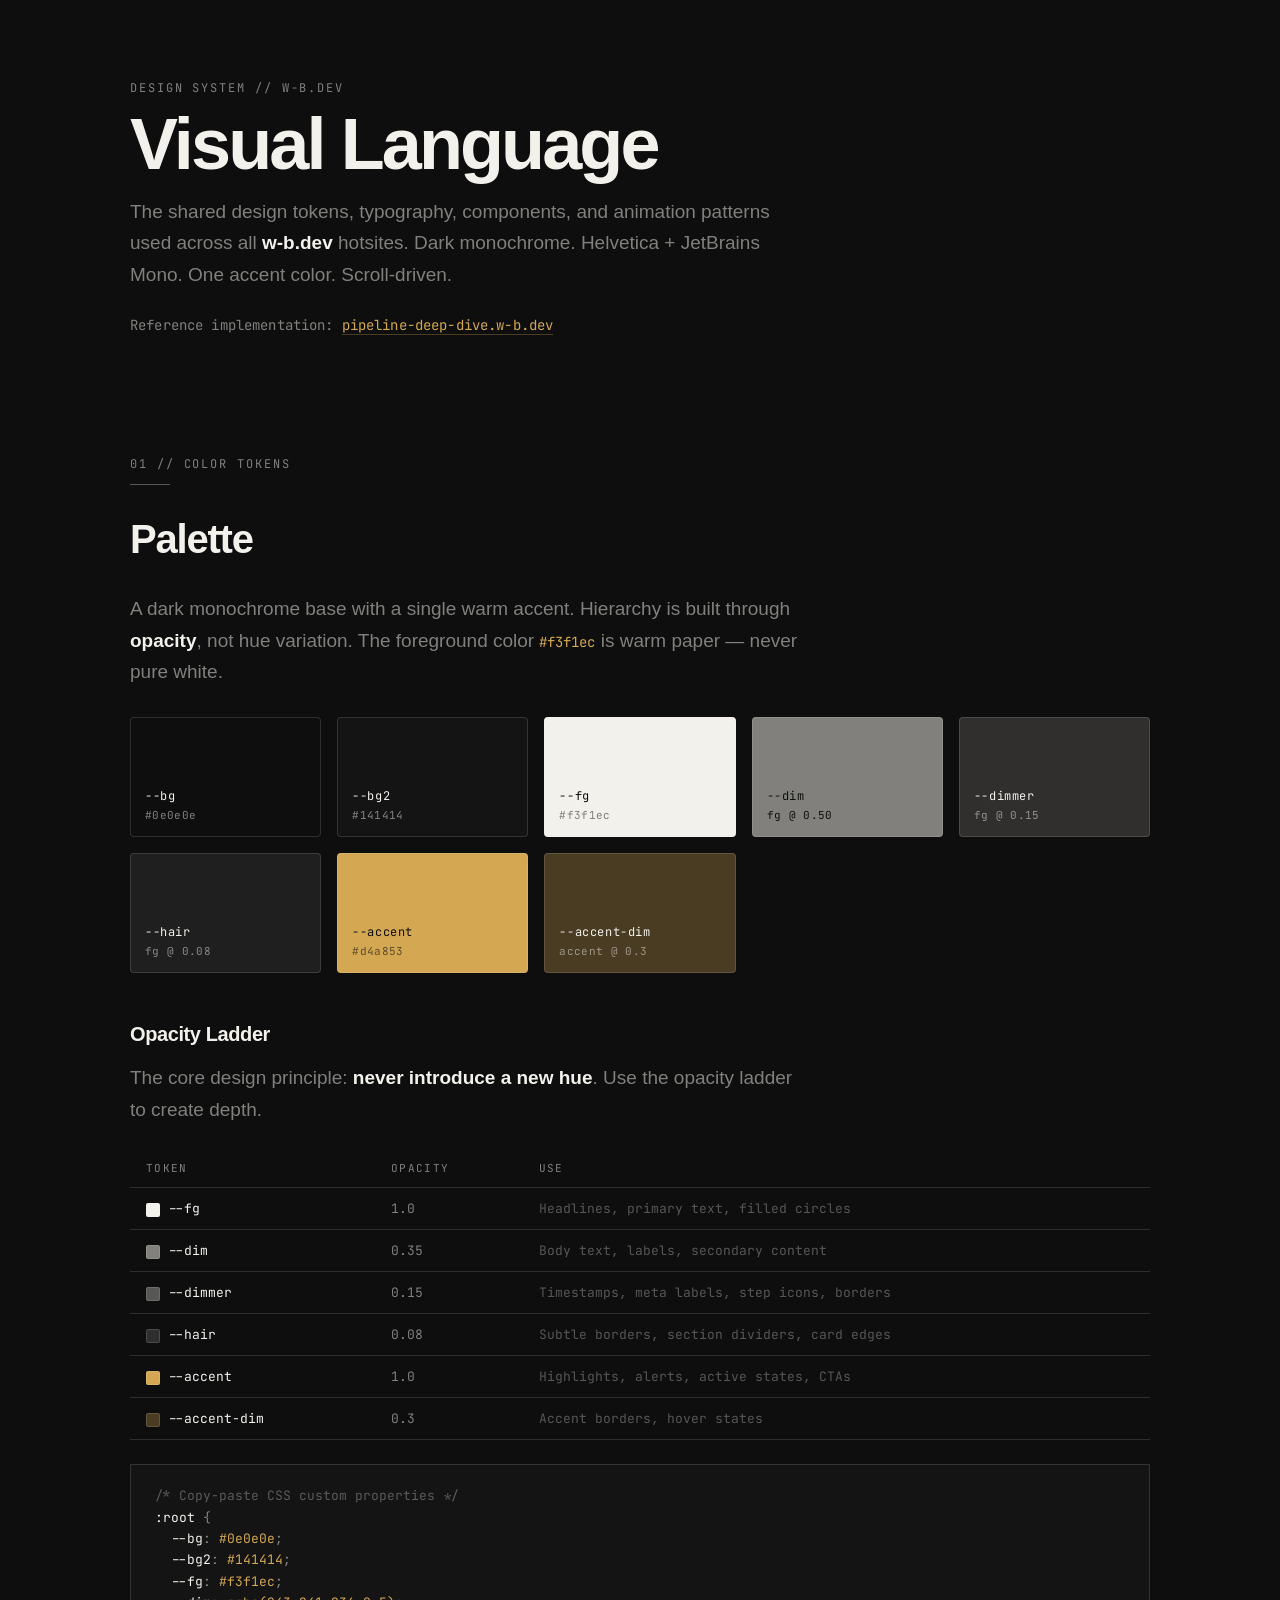
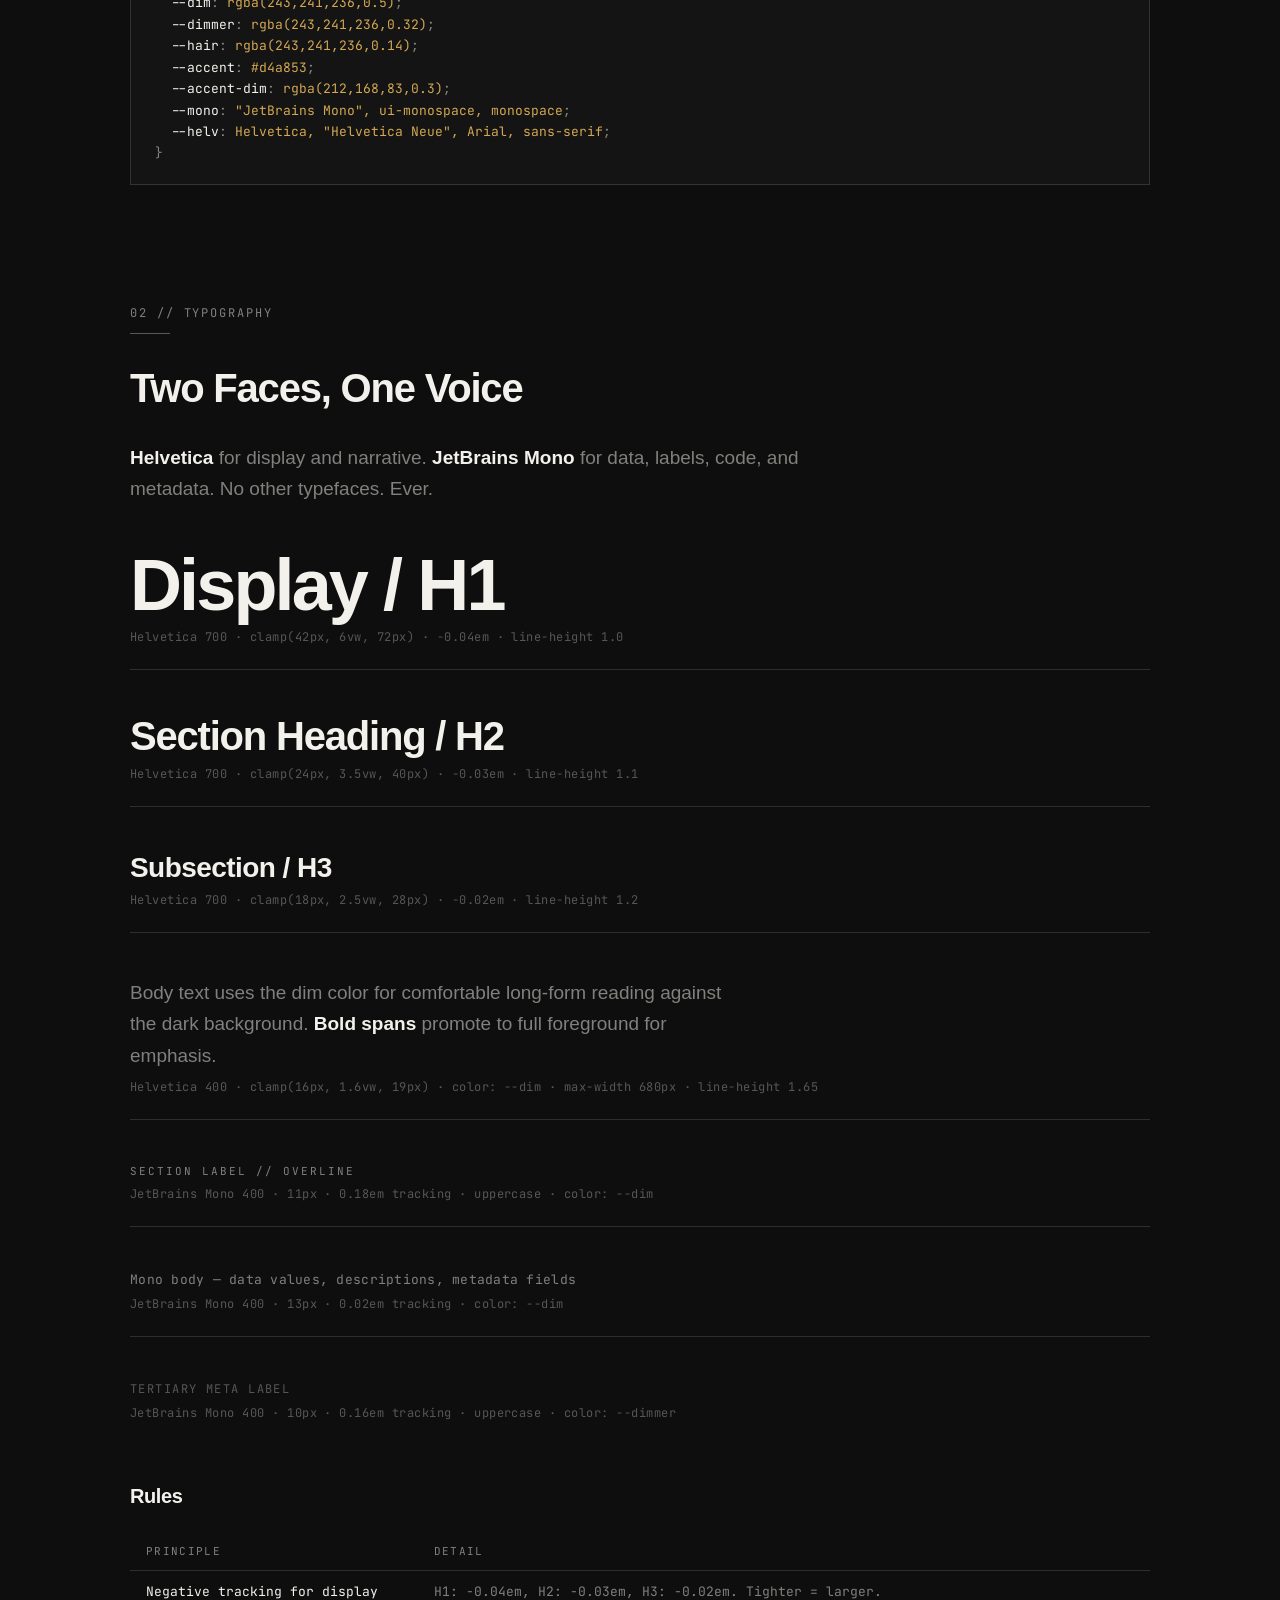
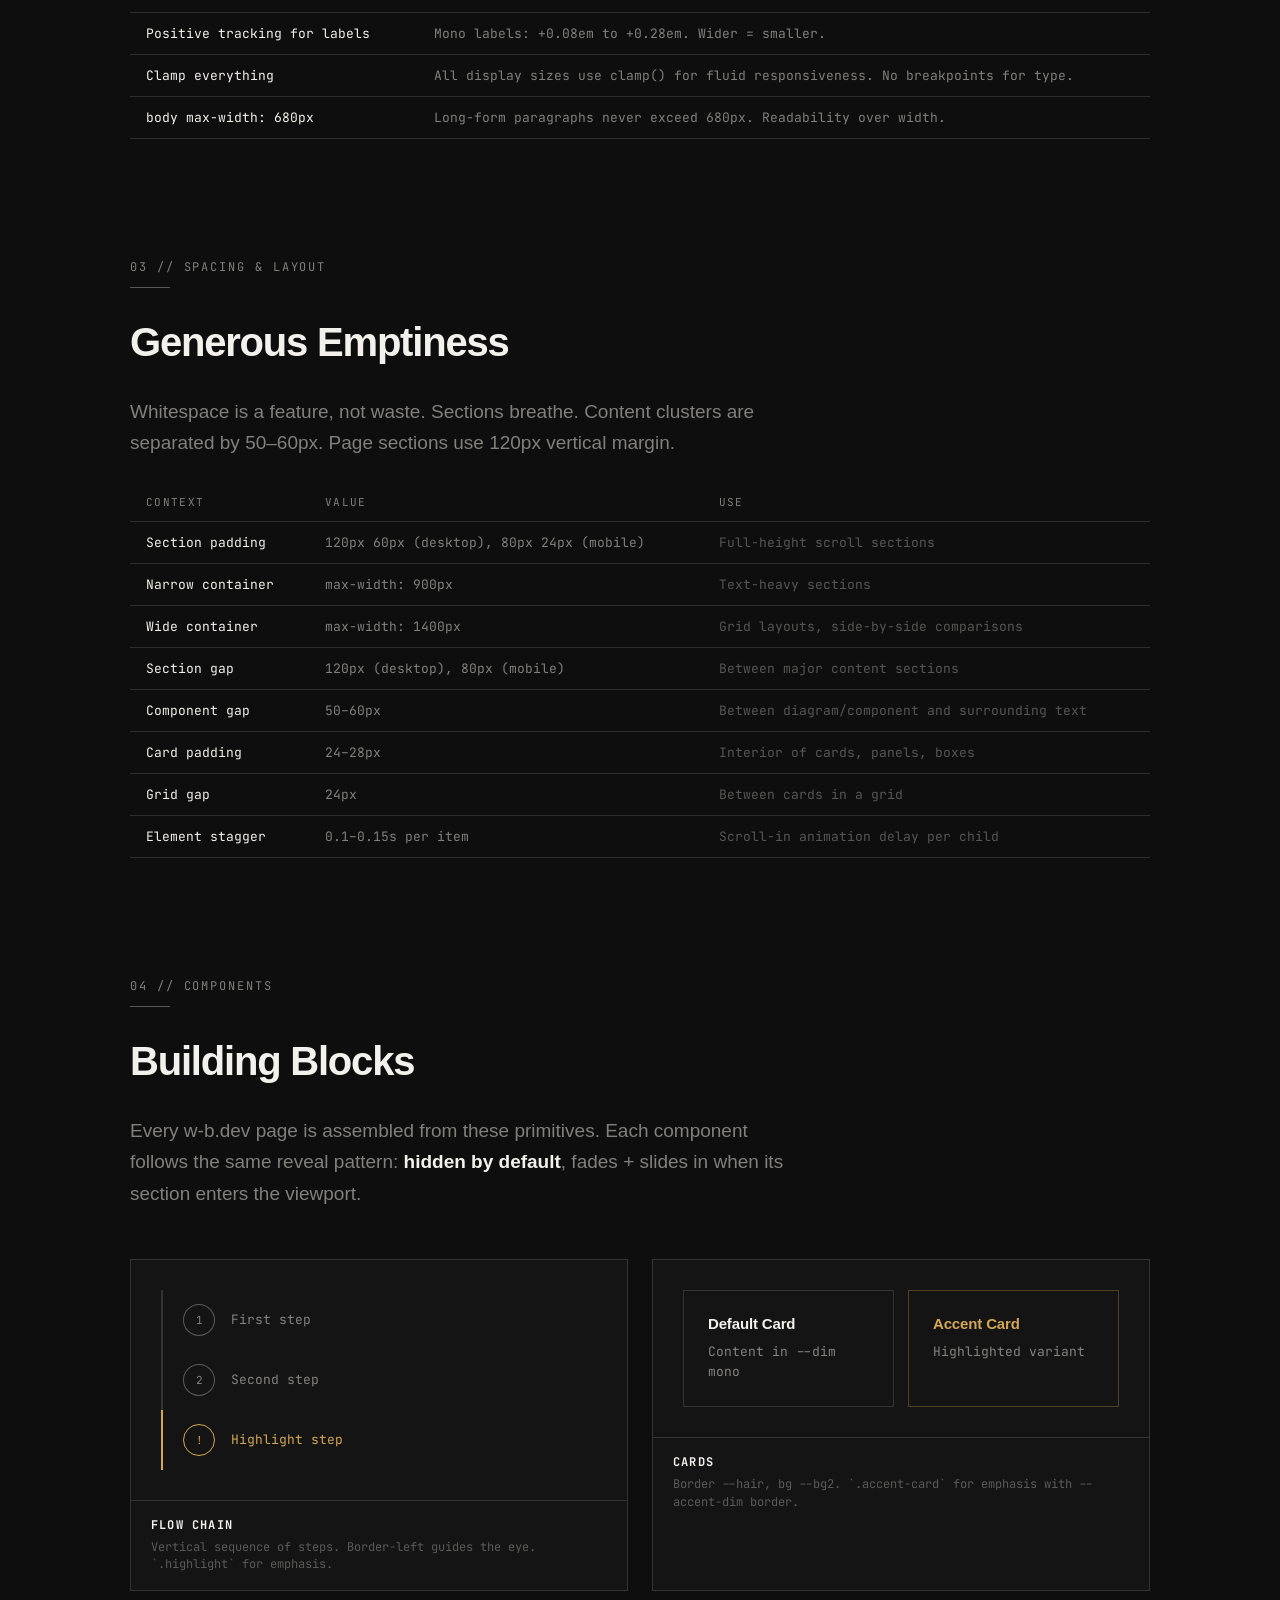
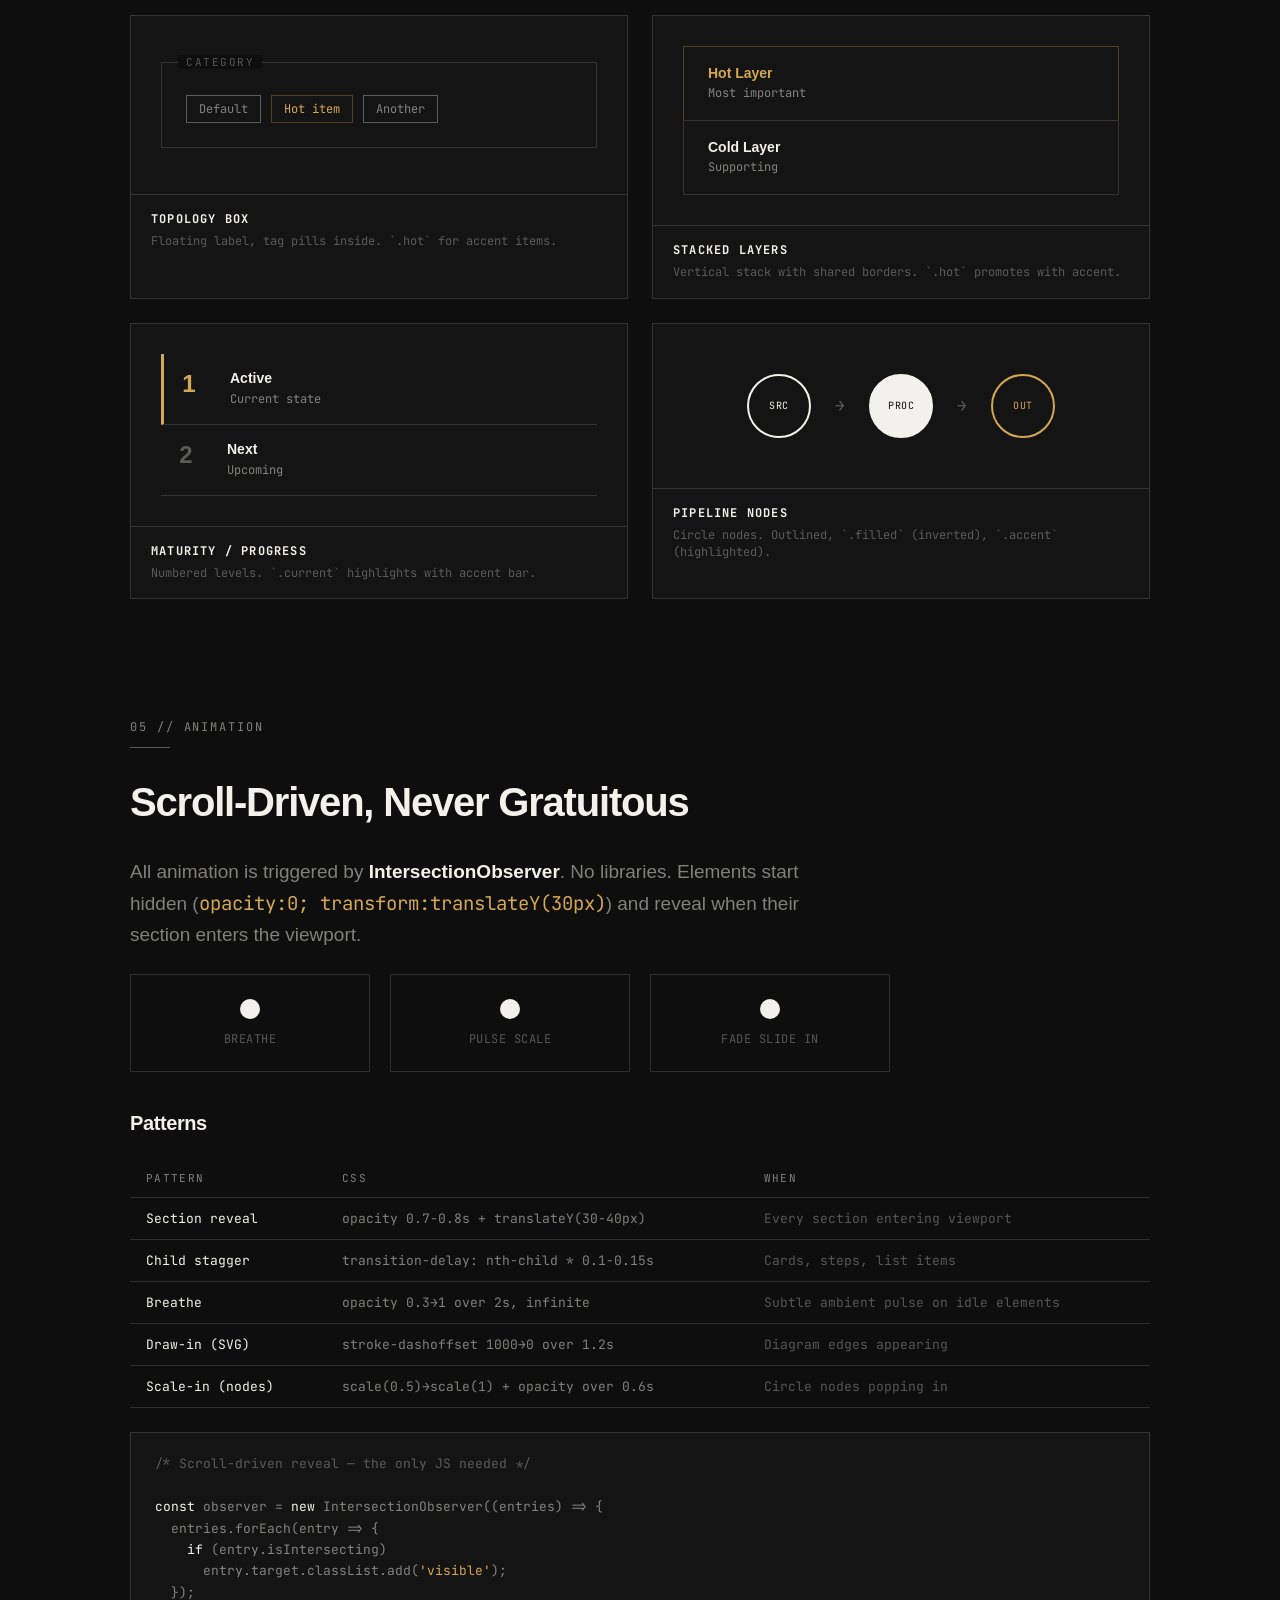
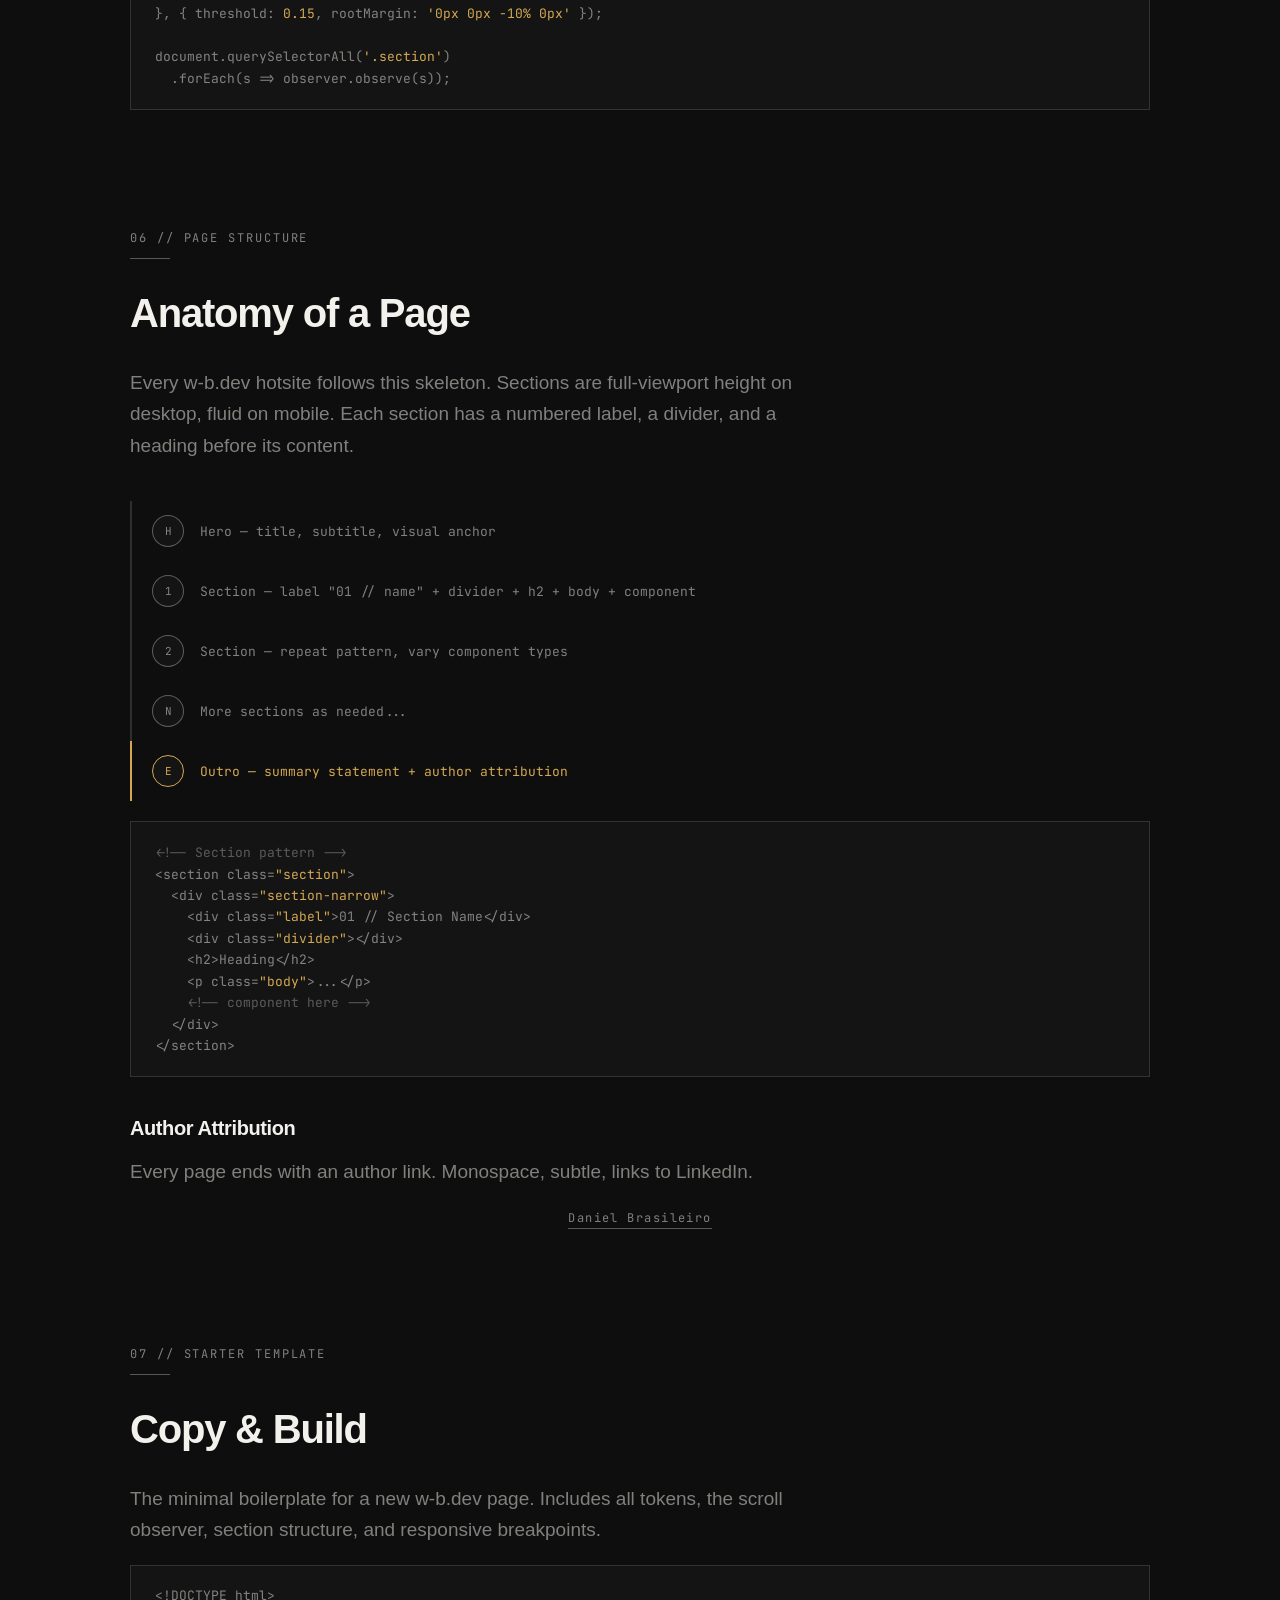
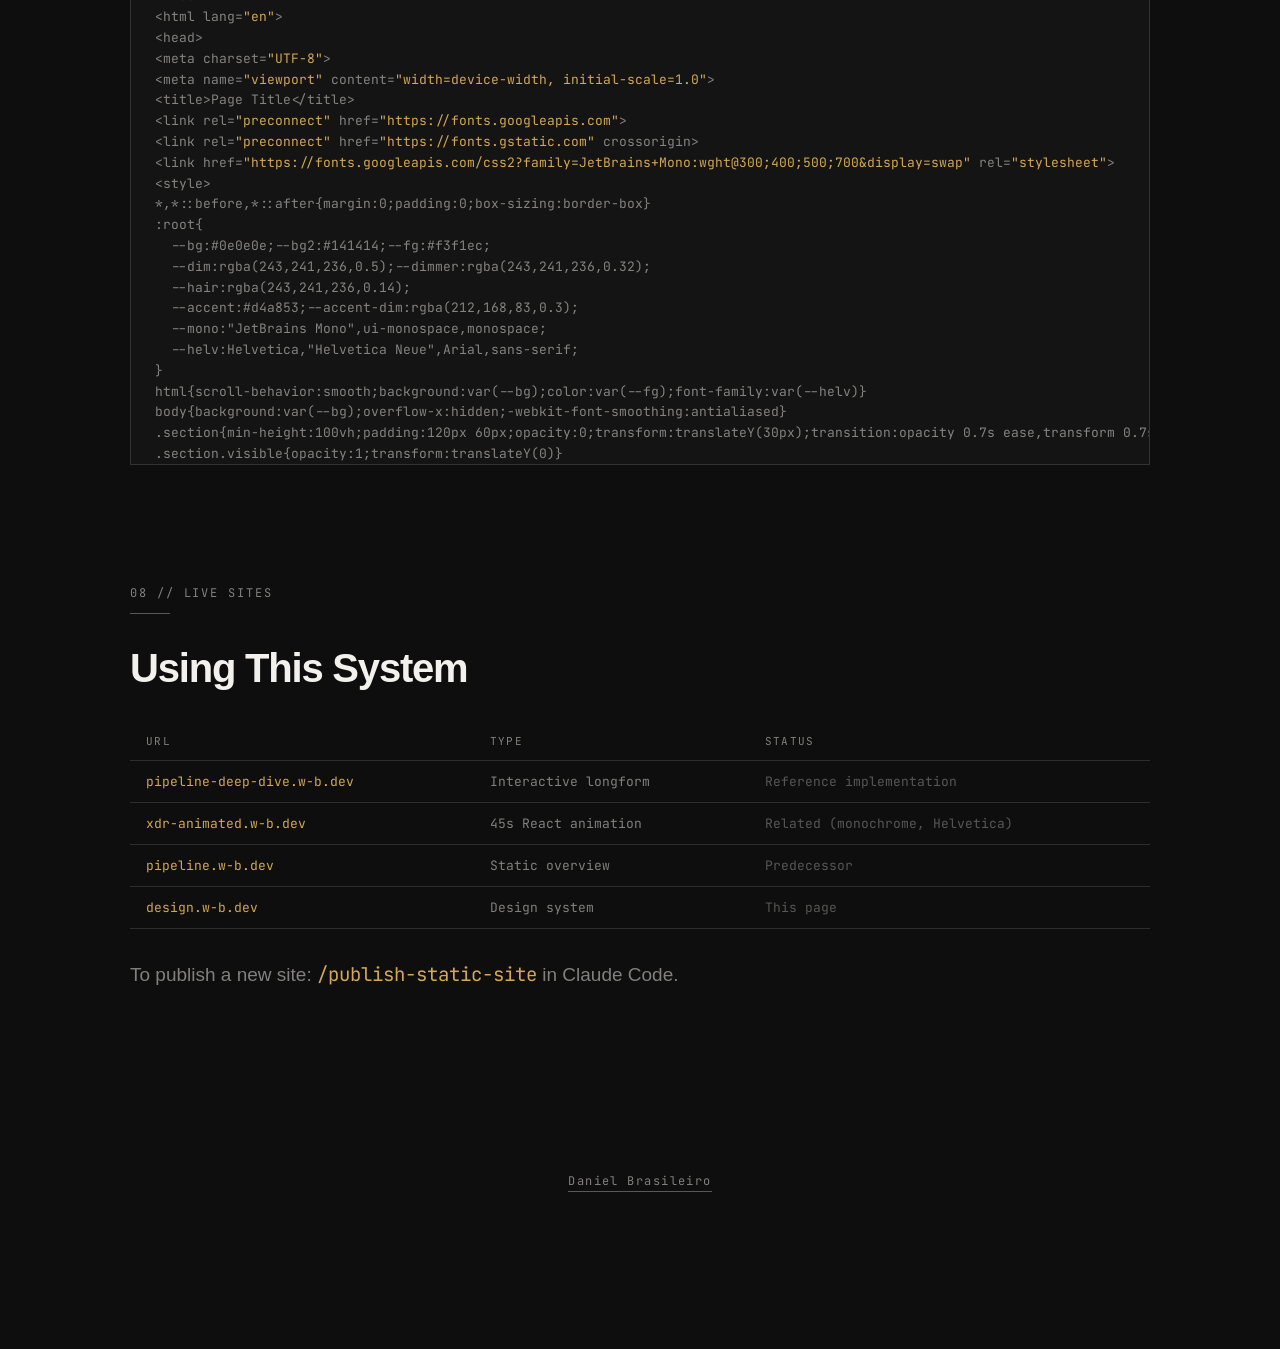
==== commit 980cc567: "Improve design system readability by raising contrast and text sizes" ====
--- a/reference/index.html
+++ b/reference/index.html
@@ -13,16 +13,17 @@
   --bg:#0e0e0e;
   --bg2:#141414;
   --fg:#f3f1ec;
-  --dim:rgba(243,241,236,0.35);
-  --dimmer:rgba(243,241,236,0.15);
-  --hair:rgba(243,241,236,0.08);
+  /* Note: keep body text >= 4.5:1 contrast on --bg */
+  --dim:rgba(243,241,236,0.5);
+  --dimmer:rgba(243,241,236,0.32);
+  --hair:rgba(243,241,236,0.14);
   --accent:#d4a853;
   --accent-dim:rgba(212,168,83,0.3);
   --mono:"JetBrains Mono",ui-monospace,SFMono-Regular,monospace;
   --helv:Helvetica,"Helvetica Neue",Arial,sans-serif;
 }
-html{scroll-behavior:smooth;background:var(--bg);color:var(--fg);font-family:var(--helv)}
-body{background:var(--bg);overflow-x:hidden;-webkit-font-smoothing:antialiased}
+html{scroll-behavior:smooth;background:var(--bg);color:var(--fg);font-family:var(--helv);font-size:16px}
+body{background:var(--bg);overflow-x:hidden;-webkit-font-smoothing:antialiased;text-rendering:optimizeLegibility}
 
 /* Layout */
 .page{max-width:1100px;margin:0 auto;padding:80px 40px 120px}
@@ -33,10 +34,10 @@
 h1{font-family:var(--helv);font-weight:700;font-size:clamp(42px,6vw,72px);letter-spacing:-0.04em;line-height:1.0;margin-bottom:16px}
 h2{font-family:var(--helv);font-weight:700;font-size:clamp(24px,3.5vw,40px);letter-spacing:-0.03em;line-height:1.1;margin-bottom:32px}
 h3{font-family:var(--helv);font-weight:700;font-size:20px;letter-spacing:-0.02em;margin-bottom:16px}
-.label{font-family:var(--mono);font-size:11px;letter-spacing:0.18em;text-transform:uppercase;color:var(--dim);margin-bottom:12px}
+.label{font-family:var(--mono);font-size:12px;letter-spacing:0.16em;text-transform:uppercase;color:var(--dim);margin-bottom:12px}
 .body{font-family:var(--helv);font-size:clamp(16px,1.6vw,19px);line-height:1.65;color:var(--dim);max-width:680px}
 .body strong{color:var(--fg);font-weight:600}
-.mono{font-family:var(--mono);font-size:13px;letter-spacing:0.02em;color:var(--dim)}
+.mono{font-family:var(--mono);font-size:14px;letter-spacing:0.01em;color:var(--dim);line-height:1.6}
 
 /* Divider */
 .divider{width:40px;height:1px;background:var(--dimmer);margin:0 0 32px 0}
@@ -44,13 +45,13 @@
 /* Swatches */
 .swatches{display:grid;grid-template-columns:repeat(auto-fill,minmax(180px,1fr));gap:16px;margin:30px 0}
 .swatch{height:120px;border-radius:4px;display:flex;flex-direction:column;justify-content:flex-end;padding:14px;position:relative;border:1px solid var(--hair)}
-.swatch-name{font-family:var(--mono);font-size:11px;letter-spacing:0.06em;margin-bottom:4px}
-.swatch-val{font-family:var(--mono);font-size:10px;color:var(--dim);letter-spacing:0.04em}
+.swatch-name{font-family:var(--mono);font-size:12px;letter-spacing:0.05em;margin-bottom:4px}
+.swatch-val{font-family:var(--mono);font-size:11px;color:var(--dim);letter-spacing:0.03em}
 
 /* Token table */
 .token-table{width:100%;border-collapse:collapse;margin:24px 0}
-.token-table th,.token-table td{text-align:left;padding:12px 16px;font-family:var(--mono);font-size:12px;border-bottom:1px solid var(--hair)}
-.token-table th{color:var(--dim);font-size:10px;letter-spacing:0.14em;text-transform:uppercase;font-weight:400}
+.token-table th,.token-table td{text-align:left;padding:12px 16px;font-family:var(--mono);font-size:13px;border-bottom:1px solid var(--hair)}
+.token-table th{color:var(--dim);font-size:11px;letter-spacing:0.12em;text-transform:uppercase;font-weight:400}
 .token-table td{color:var(--fg)}
 .token-table td:nth-child(2){color:var(--dim)}
 .token-table td:nth-child(3){color:var(--dimmer)}
@@ -58,18 +59,18 @@
 
 /* Type specimens */
 .specimen{margin:20px 0;padding:24px 0;border-bottom:1px solid var(--hair)}
-.specimen-meta{font-family:var(--mono);font-size:10px;color:var(--dimmer);letter-spacing:0.08em;margin-top:8px}
+.specimen-meta{font-family:var(--mono);font-size:12px;color:var(--dimmer);letter-spacing:0.04em;margin-top:8px}
 
 /* Component cards */
 .comp-grid{display:grid;grid-template-columns:repeat(auto-fill,minmax(340px,1fr));gap:24px;margin:30px 0}
 .comp-card{border:1px solid var(--hair);background:var(--bg2);padding:0;overflow:hidden}
 .comp-preview{padding:30px;min-height:140px;display:flex;align-items:center;justify-content:center}
 .comp-meta{padding:16px 20px;border-top:1px solid var(--hair)}
-.comp-meta h4{font-family:var(--mono);font-size:11px;letter-spacing:0.12em;text-transform:uppercase;margin-bottom:6px}
-.comp-meta p{font-family:var(--mono);font-size:11px;color:var(--dimmer);line-height:1.4}
+.comp-meta h4{font-family:var(--mono);font-size:12px;letter-spacing:0.1em;text-transform:uppercase;margin-bottom:6px}
+.comp-meta p{font-family:var(--mono);font-size:12px;color:var(--dimmer);line-height:1.45}
 
 /* Code blocks */
-.code-block{background:var(--bg2);border:1px solid var(--hair);padding:20px 24px;margin:20px 0;overflow-x:auto;font-family:var(--mono);font-size:12px;line-height:1.6;color:var(--dim);white-space:pre}
+.code-block{background:var(--bg2);border:1px solid var(--hair);padding:20px 24px;margin:20px 0;overflow-x:auto;font-family:var(--mono);font-size:13px;line-height:1.65;color:var(--dim);white-space:pre}
 .code-block .comment{color:var(--dimmer)}
 .code-block .key{color:var(--fg)}
 .code-block .val{color:var(--accent)}
@@ -77,8 +78,8 @@
 /* Flow chain (component demo) */
 .flow-chain{display:flex;flex-direction:column;gap:0}
 .flow-step{display:flex;align-items:center;gap:16px;padding:14px 20px;border-left:2px solid var(--hair)}
-.flow-step .step-icon{width:32px;height:32px;border-radius:50%;background:var(--bg2);border:1px solid var(--dimmer);display:flex;align-items:center;justify-content:center;font-family:var(--mono);font-size:10px;color:var(--dim);flex-shrink:0}
-.flow-step .step-label{font-family:var(--mono);font-size:12px;color:var(--dim)}
+.flow-step .step-icon{width:32px;height:32px;border-radius:50%;background:var(--bg2);border:1px solid var(--dimmer);display:flex;align-items:center;justify-content:center;font-family:var(--mono);font-size:11px;color:var(--dim);flex-shrink:0}
+.flow-step .step-label{font-family:var(--mono);font-size:13px;color:var(--dim)}
 .flow-step.highlight{border-left-color:var(--accent)}
 .flow-step.highlight .step-icon{border-color:var(--accent);color:var(--accent)}
 .flow-step.highlight .step-label{color:var(--accent)}
@@ -86,15 +87,15 @@
 /* Cards */
 .card{padding:24px;border:1px solid var(--hair);background:var(--bg2)}
 .card h4{font-family:var(--helv);font-weight:700;font-size:15px;letter-spacing:-0.01em;margin-bottom:10px}
-.card p{font-family:var(--mono);font-size:12px;color:var(--dim);line-height:1.5}
+.card p{font-family:var(--mono);font-size:13px;color:var(--dim);line-height:1.55}
 .card.accent-card{border-color:var(--accent-dim)}
 .card.accent-card h4{color:var(--accent)}
 
 /* Topo box */
 .topo-box{border:1px solid var(--hair);padding:24px;position:relative;margin:16px 0}
-.topo-box .topo-title{font-family:var(--mono);font-size:10px;letter-spacing:0.16em;text-transform:uppercase;color:var(--dimmer);position:absolute;top:-8px;left:16px;background:var(--bg);padding:0 8px}
+.topo-box .topo-title{font-family:var(--mono);font-size:11px;letter-spacing:0.14em;text-transform:uppercase;color:var(--dimmer);position:absolute;top:-8px;left:16px;background:var(--bg);padding:0 8px}
 .topo-items{display:flex;flex-wrap:wrap;gap:10px;margin-top:8px}
-.topo-item{font-family:var(--mono);font-size:11px;padding:5px 12px;border:1px solid var(--dimmer);color:var(--dim)}
+.topo-item{font-family:var(--mono);font-size:12px;padding:5px 12px;border:1px solid var(--dimmer);color:var(--dim)}
 .topo-item.hot{border-color:var(--accent-dim);color:var(--accent)}
 
 /* Layers */
@@ -102,7 +103,7 @@
 .layer{padding:18px 24px;border:1px solid var(--hair);border-bottom:none}
 .layer:last-child{border-bottom:1px solid var(--hair)}
 .layer-name{font-family:var(--helv);font-weight:700;font-size:14px;margin-bottom:4px}
-.layer-desc{font-family:var(--mono);font-size:11px;color:var(--dim)}
+.layer-desc{font-family:var(--mono);font-size:12px;color:var(--dim);line-height:1.45}
 .layer.hot{border-color:var(--accent-dim)}
 .layer.hot .layer-name{color:var(--accent)}
 
@@ -111,13 +112,13 @@
 .mat-num{width:50px;padding:16px 0;text-align:center;font-family:var(--helv);font-weight:700;font-size:24px;color:var(--dimmer);flex-shrink:0}
 .mat-content{padding:16px;flex:1}
 .mat-content h4{font-family:var(--helv);font-weight:700;font-size:14px;margin-bottom:4px}
-.mat-content p{font-family:var(--mono);font-size:11px;color:var(--dim);line-height:1.4}
+.mat-content p{font-family:var(--mono);font-size:12px;color:var(--dim);line-height:1.5}
 .mat-level.current .mat-num{color:var(--accent)}
 .mat-level.current{border-left:3px solid var(--accent)}
 
 /* Nodes */
 .node-row{display:flex;align-items:center;gap:24px;flex-wrap:wrap;margin:20px 0}
-.node{width:64px;height:64px;border-radius:50%;border:2px solid var(--fg);display:flex;align-items:center;justify-content:center;font-family:var(--mono);font-size:9px;letter-spacing:0.06em;text-transform:uppercase}
+.node{width:64px;height:64px;border-radius:50%;border:2px solid var(--fg);display:flex;align-items:center;justify-content:center;font-family:var(--mono);font-size:10px;letter-spacing:0.05em;text-transform:uppercase}
 .node.filled{background:var(--fg);color:var(--bg)}
 .node.accent{border-color:var(--accent);color:var(--accent)}
 .node-arrow{font-family:var(--mono);color:var(--dimmer);font-size:16px}
@@ -129,7 +130,7 @@
 .anim-demo .dot.breathe{animation:breathe 2s ease infinite}
 .anim-demo .dot.pulse-scale{animation:pulseScale 1.5s ease infinite}
 .anim-demo .dot.fade-in{animation:fadeSlideIn 1.5s ease infinite}
-.anim-demo span{font-family:var(--mono);font-size:10px;color:var(--dimmer);letter-spacing:0.08em;text-transform:uppercase}
+.anim-demo span{font-family:var(--mono);font-size:12px;color:var(--dimmer);letter-spacing:0.04em;text-transform:uppercase}
 @keyframes breathe{0%,100%{opacity:0.3}50%{opacity:1}}
 @keyframes pulseScale{0%,100%{transform:scale(1)}50%{transform:scale(1.3)}}
 @keyframes fadeSlideIn{0%{opacity:0;transform:translateY(10px)}30%{opacity:1;transform:translateY(0)}70%{opacity:1;transform:translateY(0)}100%{opacity:0;transform:translateY(-10px)}}
@@ -143,7 +144,7 @@
 }
 
 /* Copy button */
-.copy-btn{font-family:var(--mono);font-size:10px;letter-spacing:0.1em;text-transform:uppercase;color:var(--dimmer);background:none;border:1px solid var(--hair);padding:4px 10px;cursor:pointer;transition:all 0.2s}
+.copy-btn{font-family:var(--mono);font-size:12px;letter-spacing:0.06em;text-transform:uppercase;color:var(--dimmer);background:none;border:1px solid var(--hair);padding:6px 12px;cursor:pointer;transition:all 0.2s}
 .copy-btn:hover{color:var(--fg);border-color:var(--dimmer)}
 </style>
 </head>
@@ -169,7 +170,7 @@
     <div class="swatch" style="background:var(--bg)"><div class="swatch-name" style="color:var(--fg)">--bg</div><div class="swatch-val">#0e0e0e</div></div>
     <div class="swatch" style="background:var(--bg2)"><div class="swatch-name" style="color:var(--fg)">--bg2</div><div class="swatch-val">#141414</div></div>
     <div class="swatch" style="background:var(--fg)"><div class="swatch-name" style="color:var(--bg)">--fg</div><div class="swatch-val" style="color:rgba(14,14,14,0.5)">#f3f1ec</div></div>
-    <div class="swatch" style="background:rgba(243,241,236,0.35)"><div class="swatch-name" style="color:var(--bg)">--dim</div><div class="swatch-val" style="color:var(--bg)">fg @ 0.35</div></div>
+    <div class="swatch" style="background:rgba(243,241,236,0.5)"><div class="swatch-name" style="color:var(--bg)">--dim</div><div class="swatch-val" style="color:var(--bg)">fg @ 0.50</div></div>
     <div class="swatch" style="background:rgba(243,241,236,0.15)"><div class="swatch-name">--dimmer</div><div class="swatch-val">fg @ 0.15</div></div>
     <div class="swatch" style="background:rgba(243,241,236,0.08)"><div class="swatch-name">--hair</div><div class="swatch-val">fg @ 0.08</div></div>
     <div class="swatch" style="background:var(--accent)"><div class="swatch-name" style="color:var(--bg)">--accent</div><div class="swatch-val" style="color:rgba(14,14,14,0.6)">#d4a853</div></div>
@@ -193,9 +194,9 @@
   <span class="key">--bg</span>: <span class="val">#0e0e0e</span>;
   <span class="key">--bg2</span>: <span class="val">#141414</span>;
   <span class="key">--fg</span>: <span class="val">#f3f1ec</span>;
-  <span class="key">--dim</span>: <span class="val">rgba(243,241,236,0.35)</span>;
-  <span class="key">--dimmer</span>: <span class="val">rgba(243,241,236,0.15)</span>;
-  <span class="key">--hair</span>: <span class="val">rgba(243,241,236,0.08)</span>;
+  <span class="key">--dim</span>: <span class="val">rgba(243,241,236,0.5)</span>;
+  <span class="key">--dimmer</span>: <span class="val">rgba(243,241,236,0.32)</span>;
+  <span class="key">--hair</span>: <span class="val">rgba(243,241,236,0.14)</span>;
   <span class="key">--accent</span>: <span class="val">#d4a853</span>;
   <span class="key">--accent-dim</span>: <span class="val">rgba(212,168,83,0.3)</span>;
   <span class="key">--mono</span>: <span class="val">"JetBrains Mono", ui-monospace, monospace</span>;
@@ -235,7 +236,7 @@
     <div class="specimen-meta">JetBrains Mono 400 &middot; 13px &middot; 0.02em tracking &middot; color: --dim</div>
   </div>
   <div class="specimen" style="border-bottom:none">
-    <div style="font-family:var(--mono);font-size:10px;letter-spacing:0.16em;text-transform:uppercase;color:var(--dimmer)">Tertiary Meta Label</div>
+    <div style="font-family:var(--mono);font-size:12px;letter-spacing:0.12em;text-transform:uppercase;color:var(--dimmer)">Tertiary Meta Label</div>
     <div class="specimen-meta">JetBrains Mono 400 &middot; 10px &middot; 0.16em tracking &middot; uppercase &middot; color: --dimmer</div>
   </div>
 
@@ -429,7 +430,7 @@
   <h2>Copy &amp; Build</h2>
   <p class="body">The minimal boilerplate for a new w-b.dev page. Includes all tokens, the scroll observer, section structure, and responsive breakpoints.</p>
 
-  <div class="code-block" style="font-size:11px;line-height:1.5;max-height:500px;overflow-y:auto">&lt;!DOCTYPE html&gt;
+  <div class="code-block" style="font-size:13px;line-height:1.6;max-height:500px;overflow-y:auto">&lt;!DOCTYPE html&gt;
 &lt;html lang=<span class="val">"en"</span>&gt;
 &lt;head&gt;
 &lt;meta charset=<span class="val">"UTF-8"</span>&gt;
@@ -442,8 +443,8 @@
 *,*::before,*::after{margin:0;padding:0;box-sizing:border-box}
 :root{
   --bg:#0e0e0e;--bg2:#141414;--fg:#f3f1ec;
-  --dim:rgba(243,241,236,0.35);--dimmer:rgba(243,241,236,0.15);
-  --hair:rgba(243,241,236,0.08);
+  --dim:rgba(243,241,236,0.5);--dimmer:rgba(243,241,236,0.32);
+  --hair:rgba(243,241,236,0.14);
   --accent:#d4a853;--accent-dim:rgba(212,168,83,0.3);
   --mono:"JetBrains Mono",ui-monospace,monospace;
   --helv:Helvetica,"Helvetica Neue",Arial,sans-serif;
@@ -455,7 +456,7 @@
 .section-narrow{max-width:900px;margin:0 auto}
 h1{font-weight:700;font-size:clamp(42px,6vw,72px);letter-spacing:-0.04em;line-height:1.0}
 h2{font-weight:700;font-size:clamp(24px,3.5vw,40px);letter-spacing:-0.03em;line-height:1.1;margin-bottom:32px}
-.label{font-family:var(--mono);font-size:11px;letter-spacing:0.18em;text-transform:uppercase;color:var(--dim)}
+.label{font-family:var(--mono);font-size:12px;letter-spacing:0.16em;text-transform:uppercase;color:var(--dim)}
 .divider{width:40px;height:1px;background:var(--dimmer);margin:0 0 32px}
 .body{font-size:clamp(16px,1.6vw,19px);line-height:1.65;color:var(--dim);max-width:680px}
 .body strong{color:var(--fg);font-weight:600}
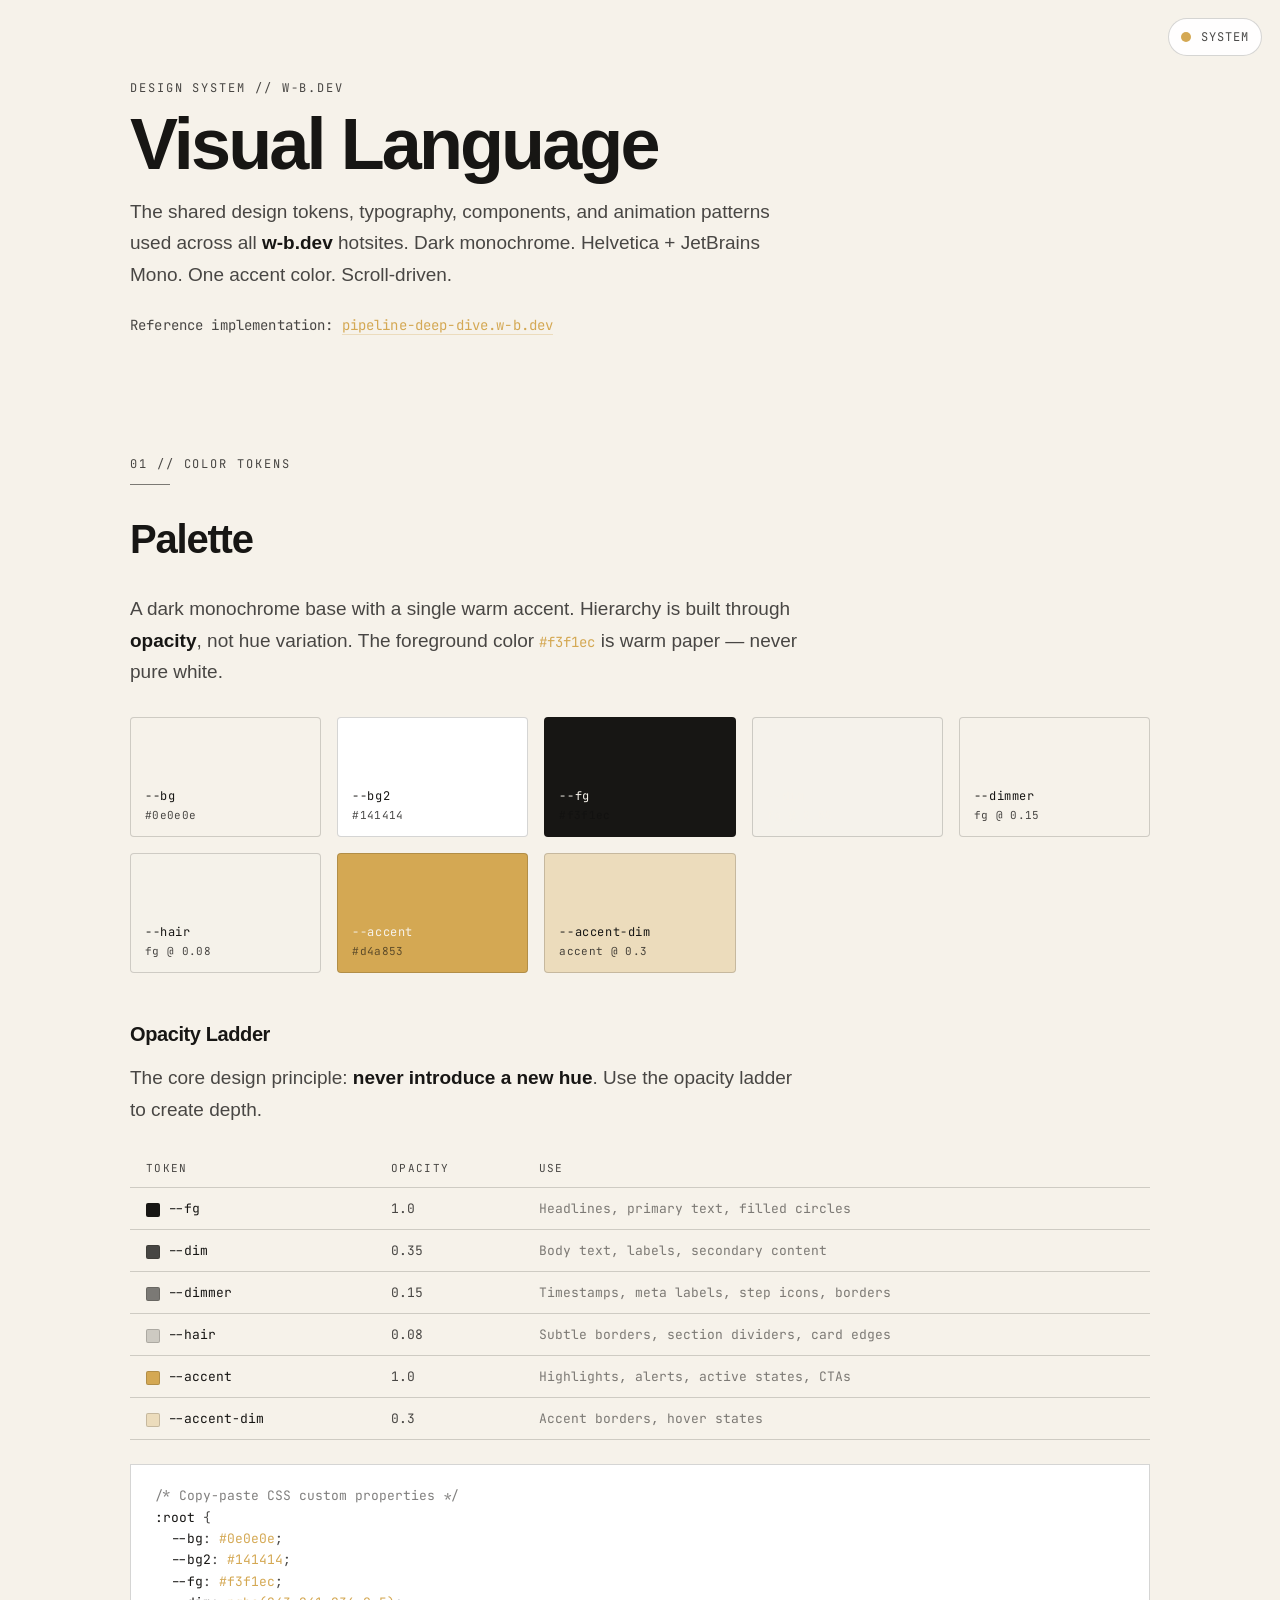
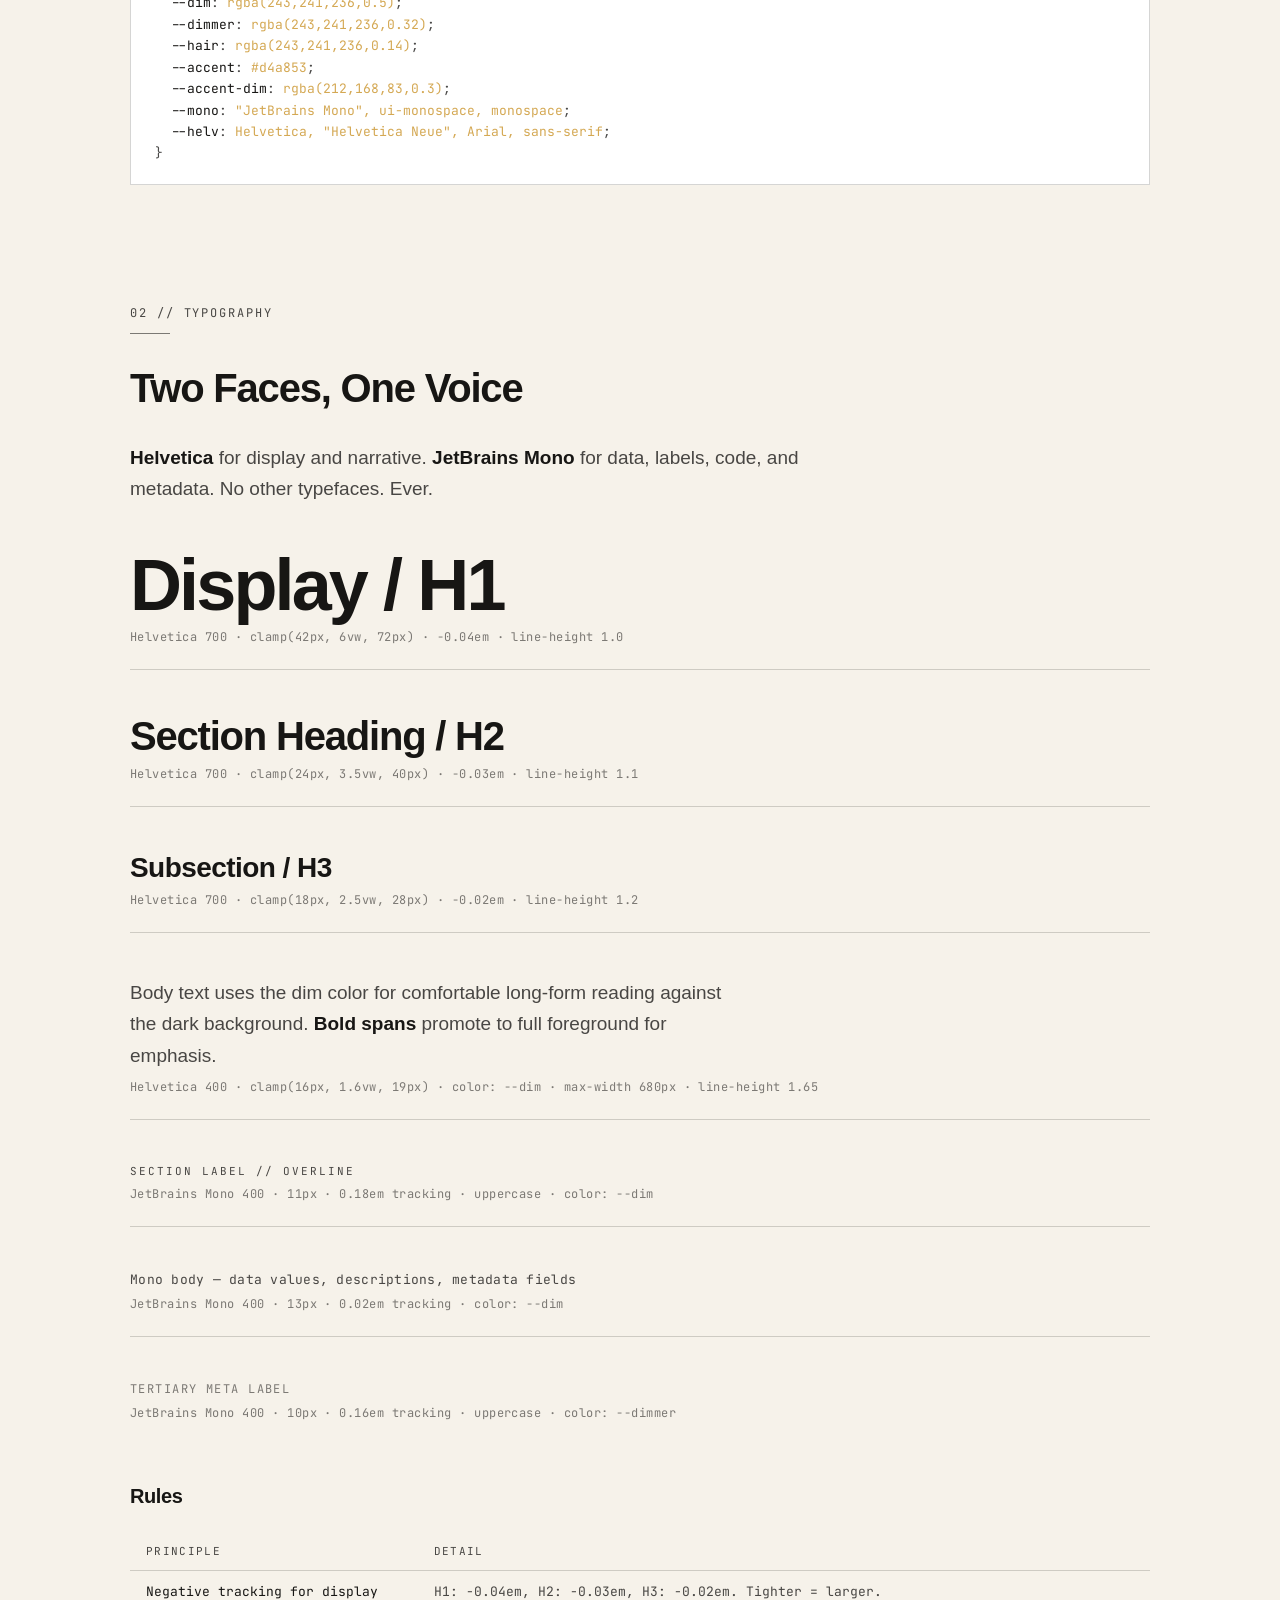
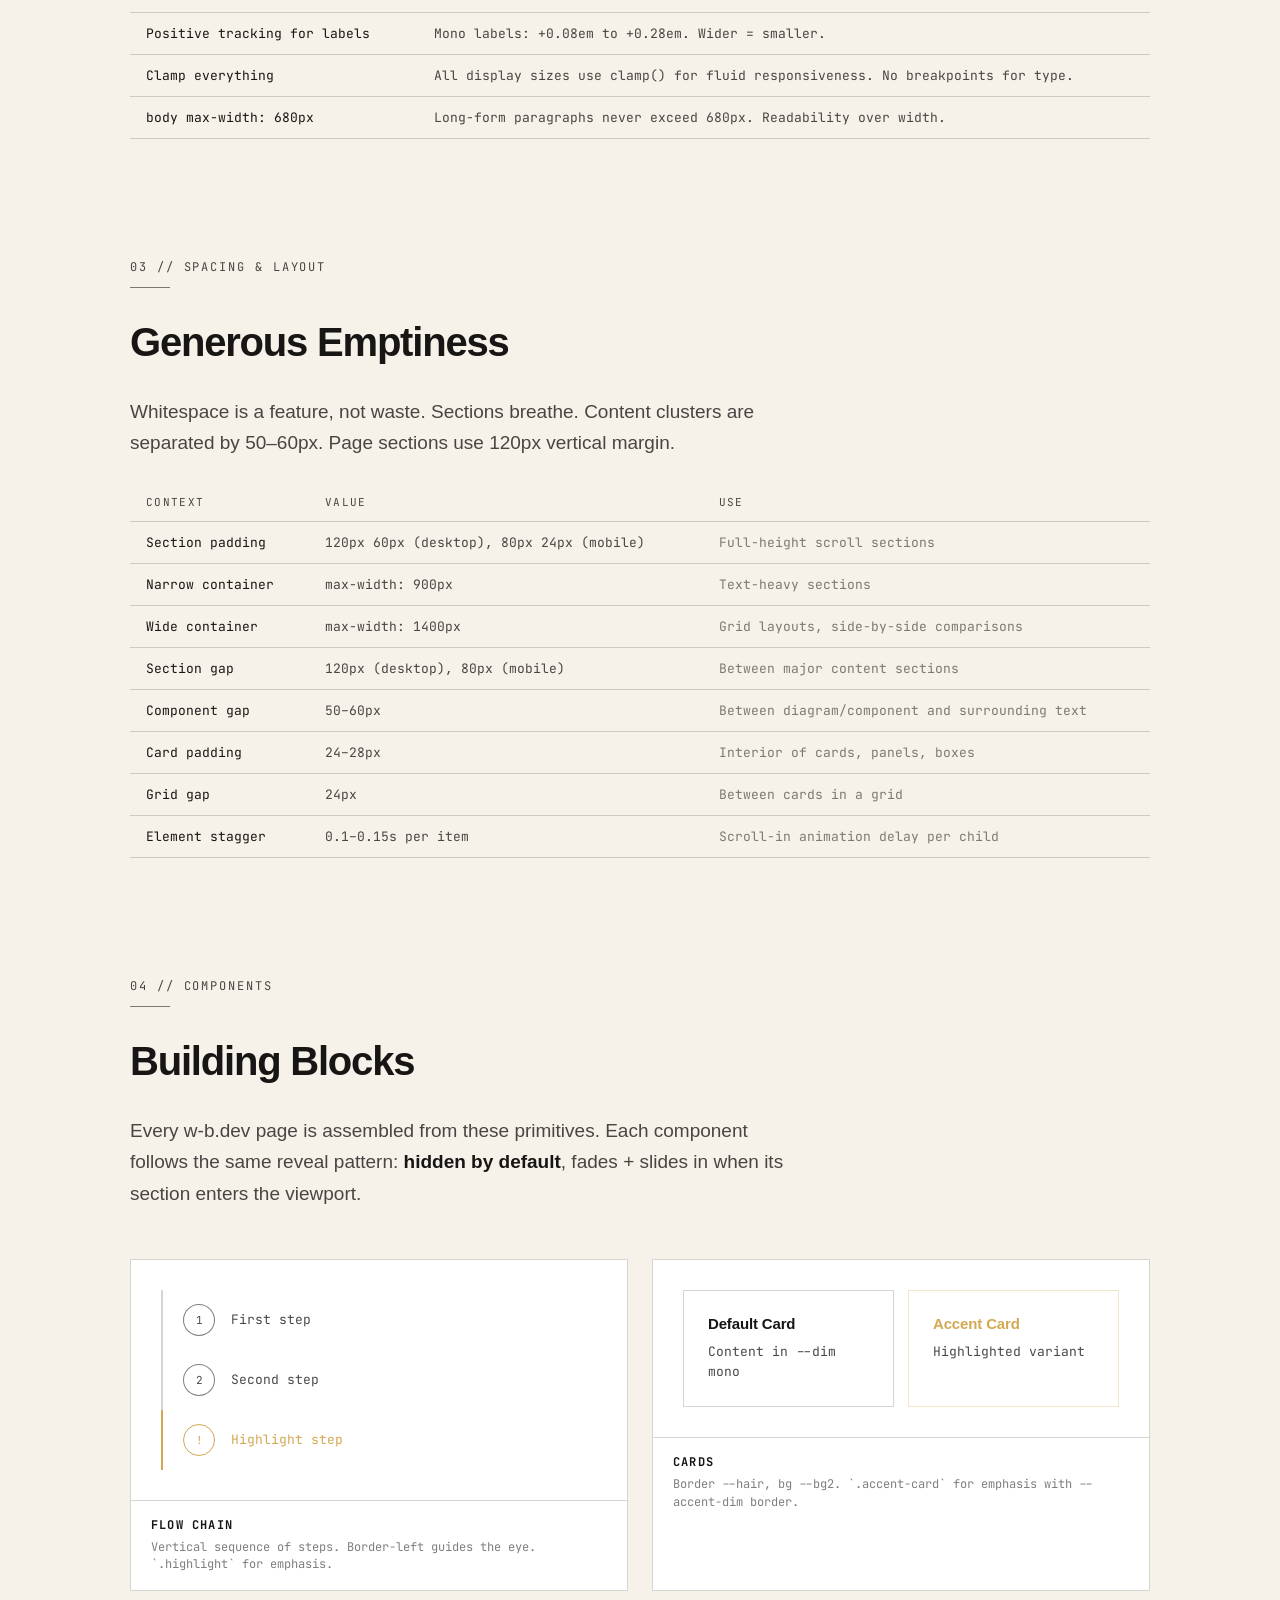
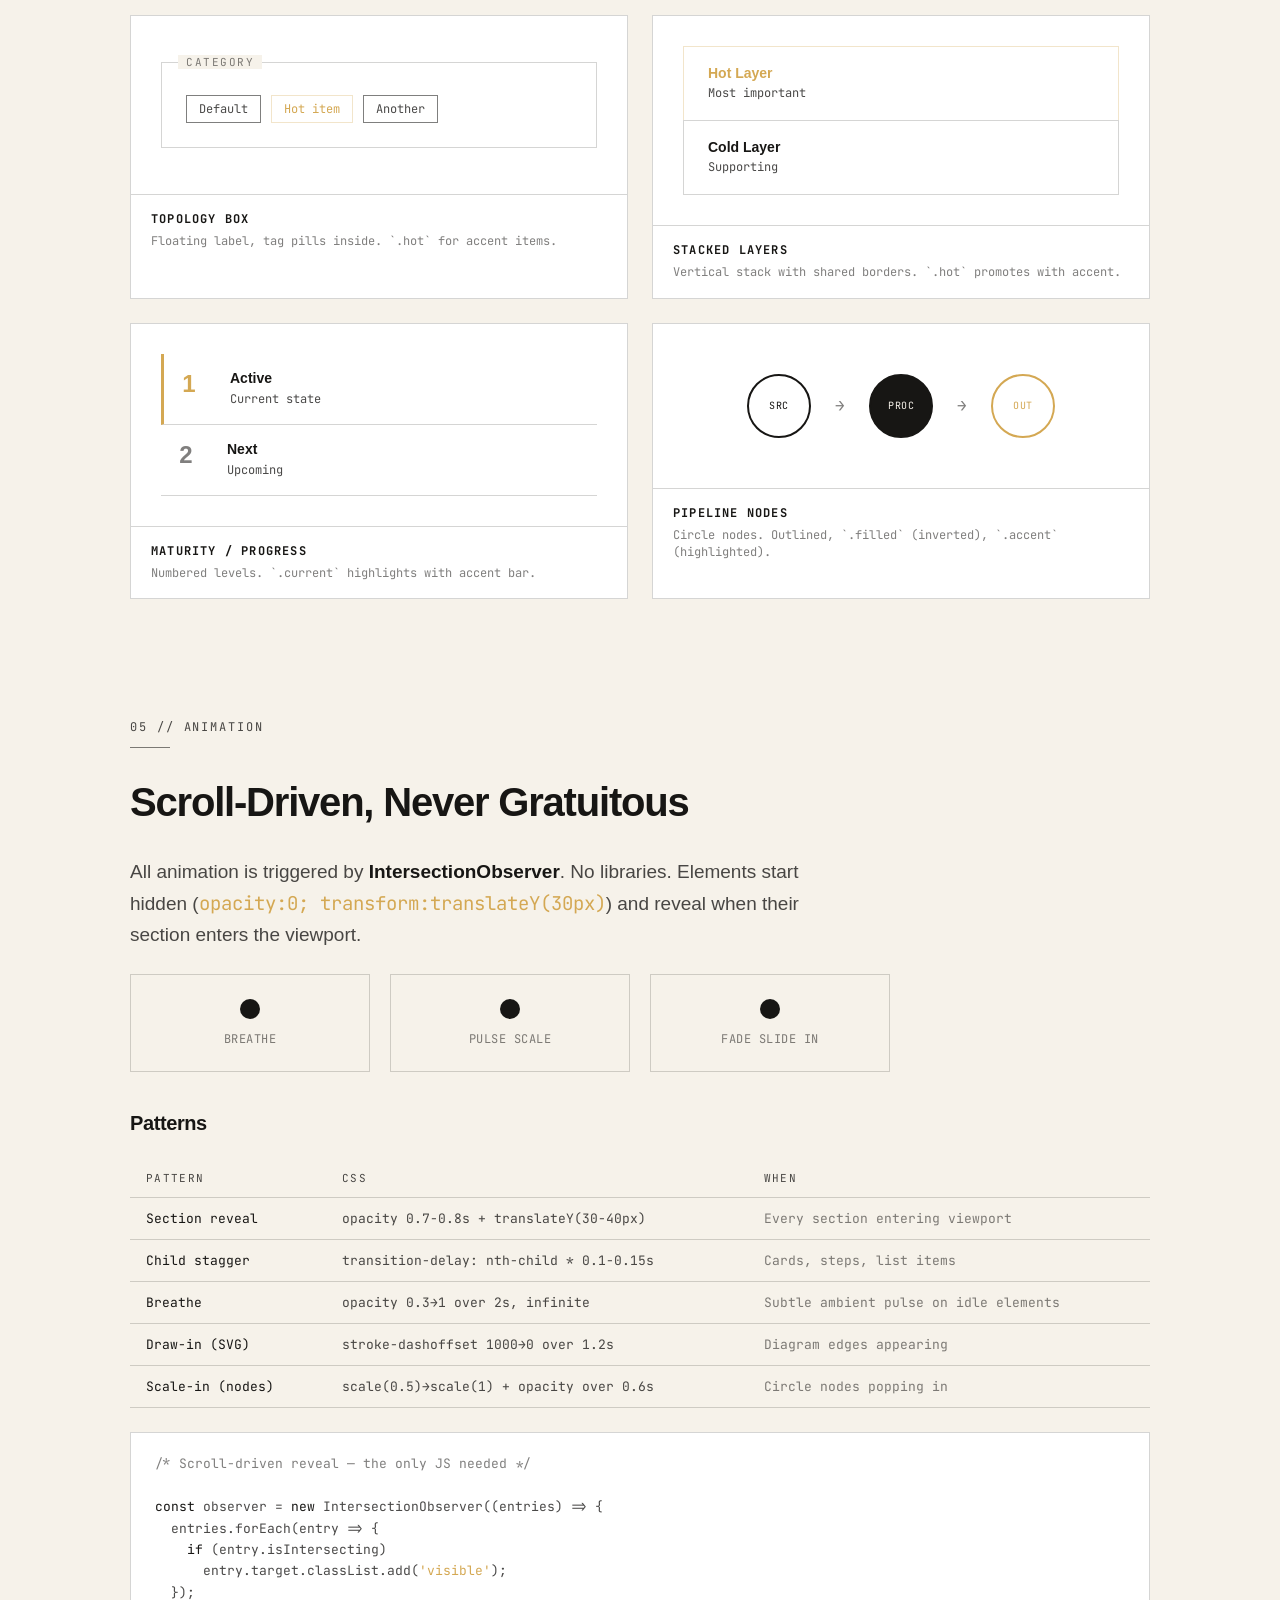
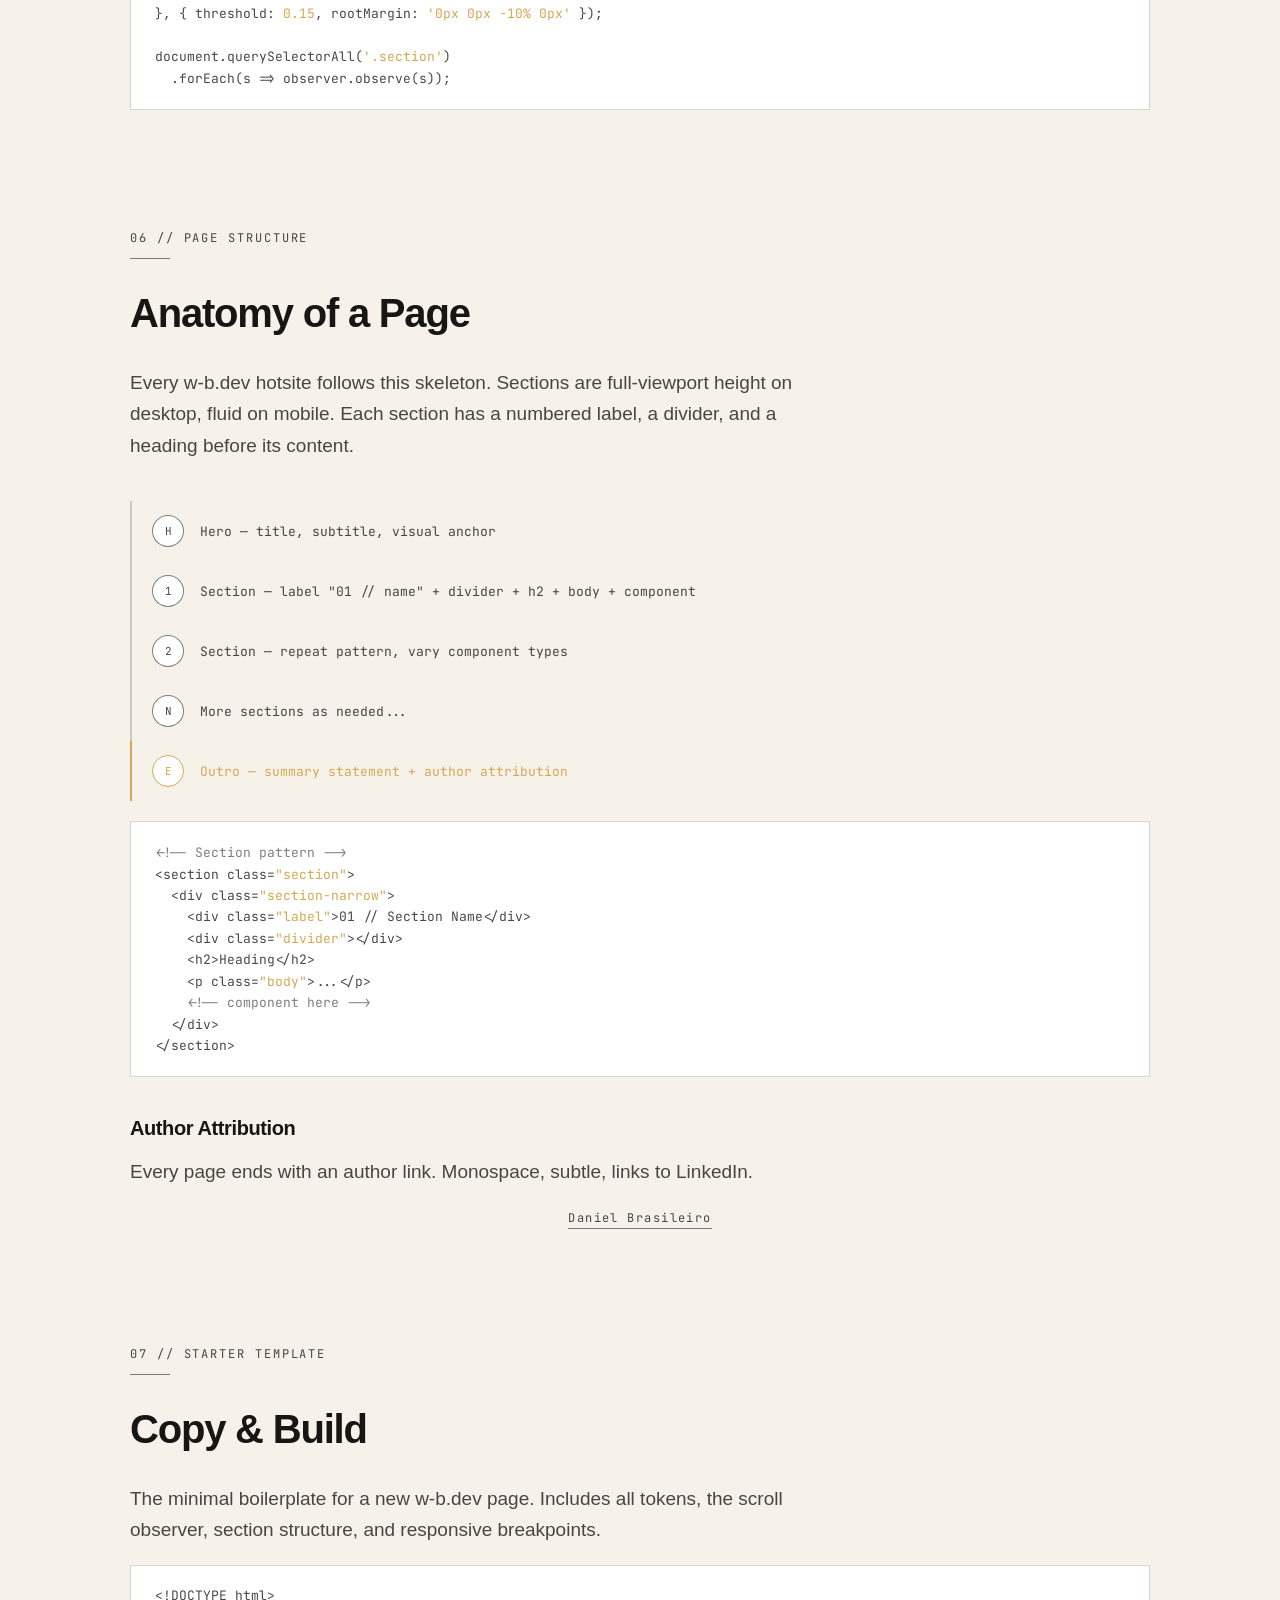
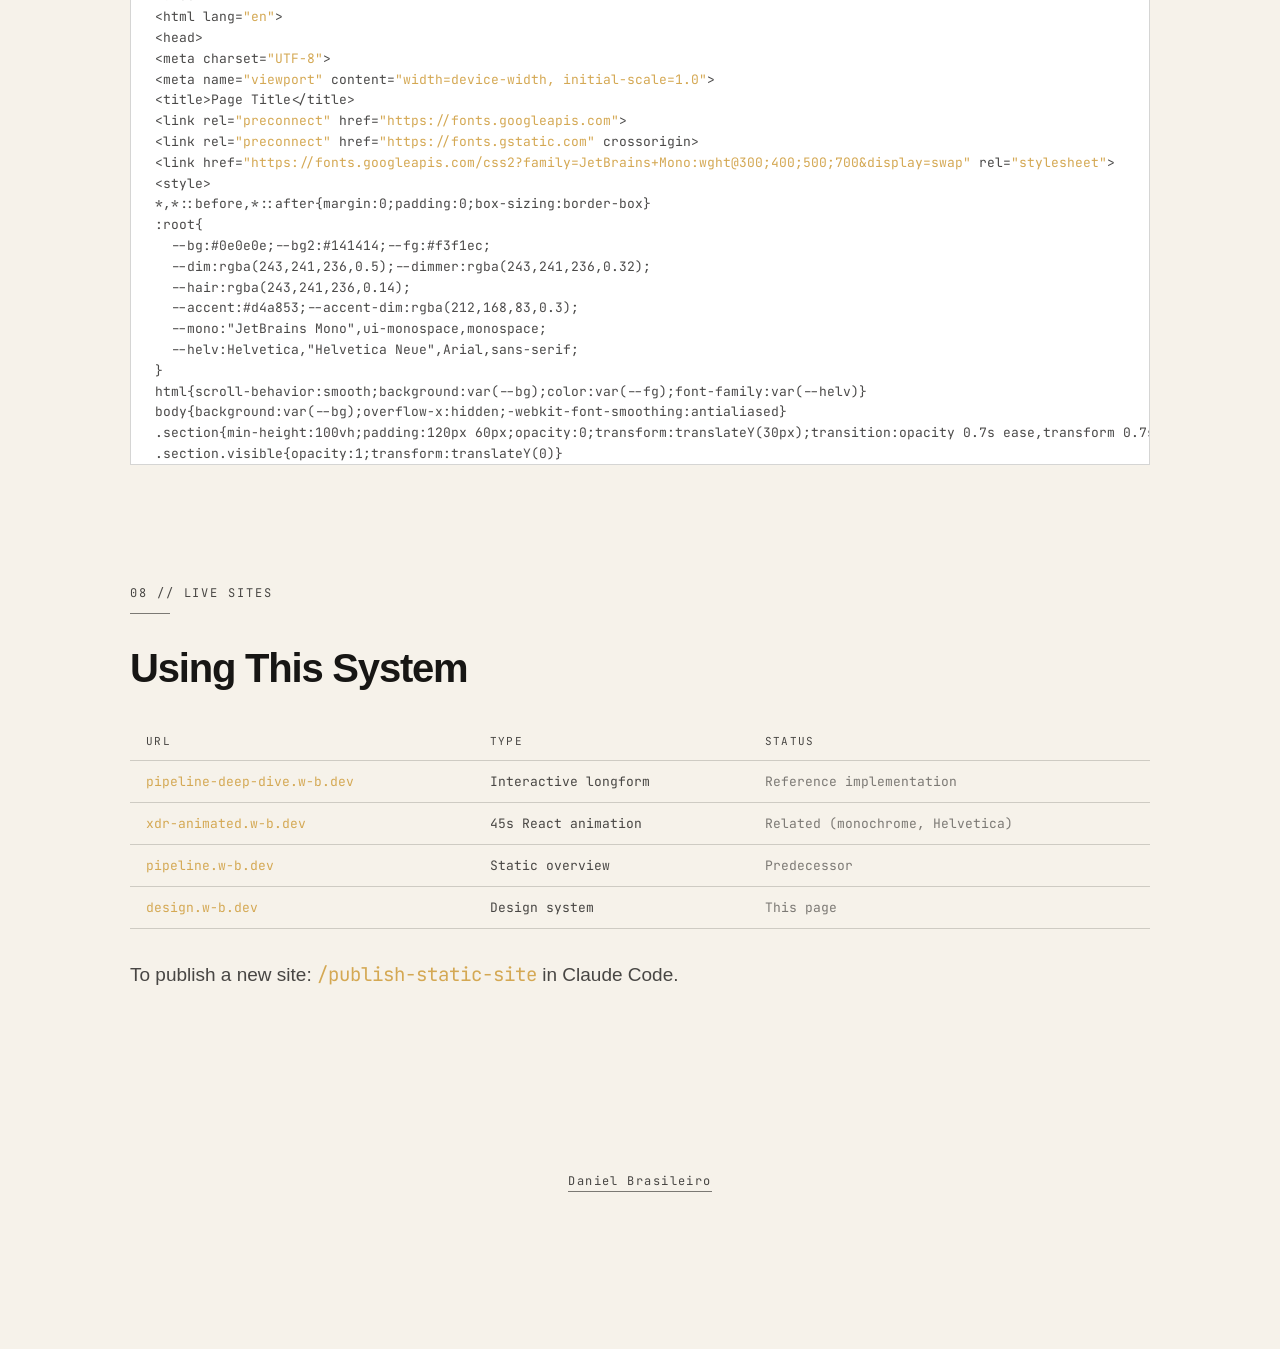
==== commit b4ace4e8: "Add light theme toggle and tokens" ====
--- a/reference/index.html
+++ b/reference/index.html
@@ -22,8 +22,49 @@
   --mono:"JetBrains Mono",ui-monospace,SFMono-Regular,monospace;
   --helv:Helvetica,"Helvetica Neue",Arial,sans-serif;
 }
+
+/* Light theme */
+:root[data-theme="light"]{
+  --bg:#f6f2ea;
+  --bg2:#ffffff;
+  --fg:#171614;
+  --dim:rgba(23,22,20,0.78);
+  --dimmer:rgba(23,22,20,0.55);
+  --hair:rgba(23,22,20,0.18);
+}
+@media (prefers-color-scheme: light){
+  :root:not([data-theme]){
+    --bg:#f6f2ea;
+    --bg2:#ffffff;
+    --fg:#171614;
+    --dim:rgba(23,22,20,0.78);
+    --dimmer:rgba(23,22,20,0.55);
+    --hair:rgba(23,22,20,0.18);
+  }
+}
+@media (prefers-contrast: more) and (prefers-color-scheme: light){
+  :root:not([data-theme]),
+  :root[data-theme="light"]{
+    --dim:rgba(23,22,20,0.9);
+    --dimmer:rgba(23,22,20,0.72);
+    --hair:rgba(23,22,20,0.28);
+  }
+}
 html{scroll-behavior:smooth;background:var(--bg);color:var(--fg);font-family:var(--helv);font-size:16px}
 body{background:var(--bg);overflow-x:hidden;-webkit-font-smoothing:antialiased;text-rendering:optimizeLegibility}
+
+/* Theme toggle */
+.theme-toggle{
+  position:fixed;top:18px;right:18px;z-index:50;
+  display:inline-flex;align-items:center;gap:10px;
+  padding:10px 12px;border-radius:999px;
+  border:1px solid var(--hair);background:color-mix(in srgb, var(--bg2) 92%, transparent);
+  color:var(--dim);font-family:var(--mono);font-size:12px;letter-spacing:0.08em;text-transform:uppercase;
+  cursor:pointer;user-select:none;transition:color 0.2s,border-color 0.2s,background 0.2s,transform 0.2s;
+}
+.theme-toggle:hover{color:var(--fg);border-color:var(--dimmer);transform:translateY(-1px)}
+.theme-toggle .dot{width:10px;height:10px;border-radius:50%;background:var(--accent)}
+.theme-toggle:focus-visible{outline:2px solid var(--accent);outline-offset:3px}
 
 /* Layout */
 .page{max-width:1100px;margin:0 auto;padding:80px 40px 120px}
@@ -149,6 +190,10 @@
 </style>
 </head>
 <body>
+  <button class="theme-toggle" type="button" id="themeToggle" aria-label="Toggle theme">
+    <span class="dot" aria-hidden="true"></span>
+    <span id="themeToggleLabel">Theme</span>
+  </button>
 <div class="page">
 
 <!-- Header -->
@@ -519,6 +564,30 @@
 </div>
 
 <script>
+const THEME_KEY = 'w-b:theme';
+function applyTheme(next){
+  if (!next || next === 'system') document.documentElement.removeAttribute('data-theme');
+  else document.documentElement.setAttribute('data-theme', next);
+  try{ localStorage.setItem(THEME_KEY, next || 'system'); }catch{}
+  const label = document.getElementById('themeToggleLabel');
+  if (label){
+    const current = document.documentElement.getAttribute('data-theme') || 'system';
+    label.textContent = current === 'light' ? 'Light' : (current === 'dark' ? 'Dark' : 'System');
+  }
+}
+function cycleTheme(){
+  const current = document.documentElement.getAttribute('data-theme') || 'system';
+  const next = current === 'system' ? 'light' : (current === 'light' ? 'dark' : 'system');
+  applyTheme(next);
+}
+try{
+  const saved = localStorage.getItem(THEME_KEY);
+  if (saved && saved !== 'system') document.documentElement.setAttribute('data-theme', saved);
+}catch{}
+applyTheme(document.documentElement.getAttribute('data-theme') || 'system');
+const themeToggle = document.getElementById('themeToggle');
+if (themeToggle) themeToggle.addEventListener('click', cycleTheme);
+
 const observer = new IntersectionObserver((entries) => {
   entries.forEach(entry => {
     if (entry.isIntersecting) entry.target.classList.add('visible');
